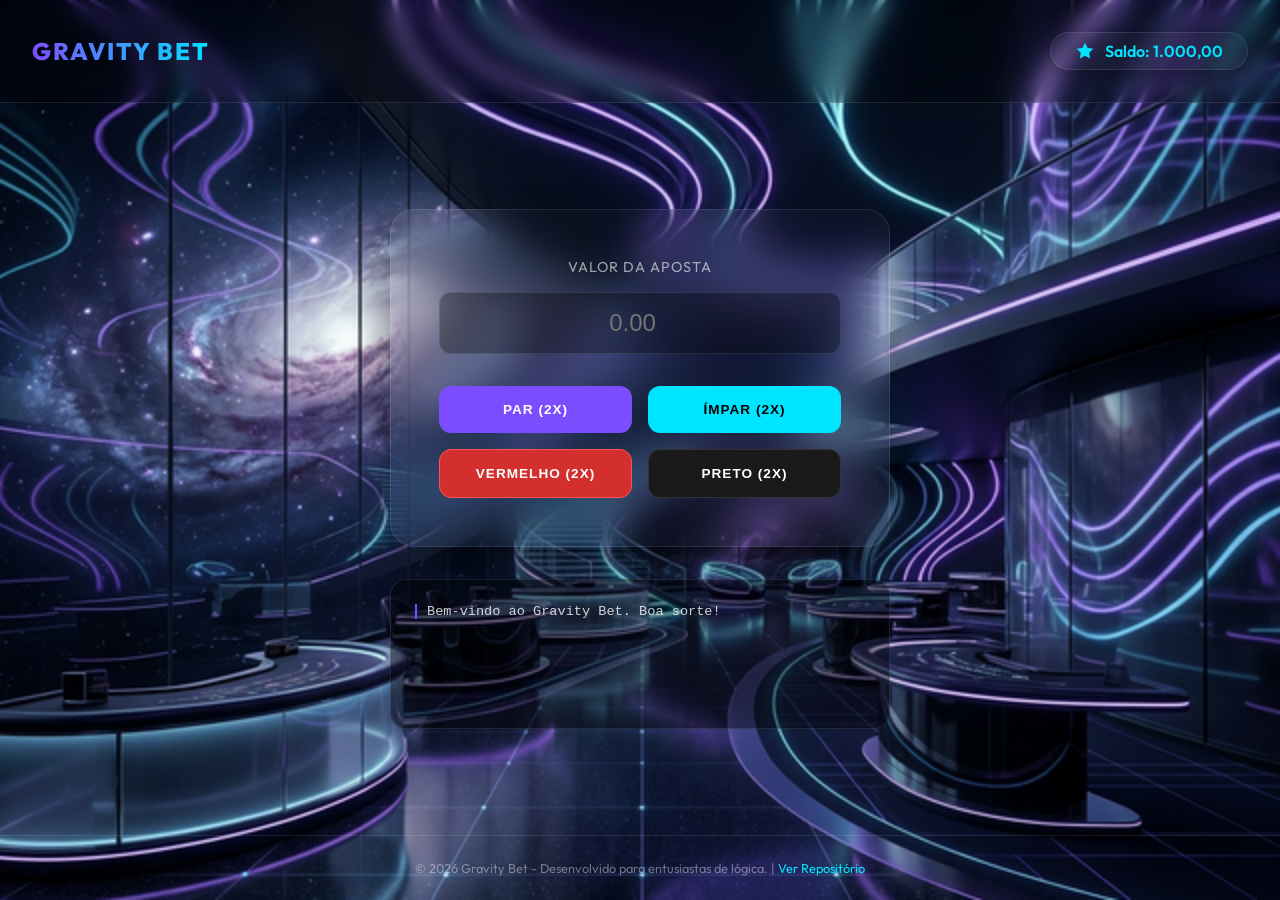
==== index.html @ 054aad59 "First commit" ====
<!DOCTYPE html>
<html lang="pt-BR">
<head>
    <meta charset="UTF-8">
    <meta name="viewport" content="width=device-width, initial-scale=1.0">
    <title>Gravity Bet | Cassino Virtual Minimalista</title>
    <meta name="description" content="Aposte no Gravity Bet, o simulador de cassino virtual mais elegante e futurista. Gerencie seu saldo e tente a sorte!">
    <link rel="stylesheet" href="style.css">
</head>
<body>

    <header>
        <div class="logo">Gravity Bet</div>
        <div class="balance-card">
            <svg width="20" height="20" viewBox="0 0 24 24" fill="none" xmlns="http://www.w3.org/2000/svg">
                <path d="M12 2L15.09 8.26L22 9.27L17 14.14L18.18 21.02L12 17.77L5.82 21.02L7 14.14L2 9.27L8.91 8.26L12 2Z" fill="#00e5ff"/>
            </svg>
            <span>Saldo: <span id="balance-amount">1.000,00</span></span>
        </div>
    </header>

    <main>
        <section class="bet-container">
            <div class="input-group">
                <label for="bet-amount">Valor da Aposta</label>
                <input type="number" id="bet-amount" placeholder="0.00" min="1" step="0.01">
            </div>

            <div class="action-grid">
                <button class="btn-even" onclick="placeBet('EVEN')">Par (2x)</button>
                <button class="btn-odd" onclick="placeBet('ODD')">Ímpar (2x)</button>
                <button class="btn-red" onclick="placeBet('RED')">Vermelho (2x)</button>
                <button class="btn-black" onclick="placeBet('BLACK')">Preto (2x)</button>
            </div>
        </section>

        <section id="event-console" class="console-log">
            <div class="log-entry">Bem-vindo ao Gravity Bet. Boa sorte!</div>
        </section>
    </main>

    <footer>
        <p>&copy; 2026 Gravity Bet - Desenvolvido para entusiastas de lógica. | <a href="#">Ver Repositório</a></p>
    </footer>

    <script src="script.js"></script>
</body>
</html>
---- style.css ----
@import url('https://fonts.googleapis.com/css2?family=Outfit:wght@300;400;600;800&display=swap');

:root {
    --primary: #7c4dff;
    --secondary: #00e5ff;
    --accent: #ff4081;
    --bg-dark: #0a0a0c;
    --glass: rgba(255, 255, 255, 0.03);
    --glass-border: rgba(255, 255, 255, 0.1);
    --text: #f0f0f0;
    --success: #00ffa3;
    --error: #ff3d71;
}

* {
    margin: 0;
    padding: 0;
    box-sizing: border-box;
}

body {
    font-family: 'Outfit', sans-serif;
    background-color: var(--bg-dark);
    background-image: url('bg.png');
    background-size: cover;
    background-position: center;
    background-attachment: fixed;
    color: var(--text);
    min-height: 100vh;
    display: flex;
    flex-direction: column;
    overflow-x: hidden;
}

header {
    padding: 2rem;
    display: flex;
    justify-content: space-between;
    align-items: center;
    backdrop-filter: blur(10px);
    background: rgba(0, 0, 0, 0.2);
    border-bottom: 1px solid var(--glass-border);
}

.logo {
    font-size: 1.5rem;
    font-weight: 800;
    letter-spacing: 2px;
    background: linear-gradient(to right, var(--primary), var(--secondary));
    -webkit-background-clip: text;
    -webkit-text-fill-color: transparent;
    text-transform: uppercase;
}

.balance-card {
    background: var(--glass);
    padding: 0.5rem 1.5rem;
    border-radius: 50px;
    border: 1px solid var(--glass-border);
    display: flex;
    align-items: center;
    gap: 10px;
    box-shadow: 0 4px 15px rgba(0, 0, 0, 0.3);
}

.balance-card span {
    font-weight: 600;
    color: var(--secondary);
}

main {
    flex: 1;
    display: flex;
    flex-direction: column;
    align-items: center;
    justify-content: center;
    padding: 2rem;
    gap: 2rem;
}

.bet-container {
    background: rgba(255, 255, 255, 0.02);
    backdrop-filter: blur(20px);
    border: 1px solid var(--glass-border);
    padding: 3rem;
    border-radius: 24px;
    width: 100%;
    max-width: 500px;
    text-align: center;
    box-shadow: 0 20px 40px rgba(0, 0, 0, 0.4);
    animation: fadeIn 0.8s ease-out;
}

.input-group {
    margin-bottom: 2rem;
}

.input-group label {
    display: block;
    margin-bottom: 1rem;
    font-size: 0.9rem;
    color: rgba(255, 255, 255, 0.6);
    text-transform: uppercase;
    letter-spacing: 1px;
}

input[type="number"] {
    background: rgba(0, 0, 0, 0.3);
    border: 1px solid var(--glass-border);
    padding: 1rem;
    border-radius: 12px;
    color: white;
    font-size: 1.5rem;
    width: 100%;
    text-align: center;
    outline: none;
    transition: all 0.3s;
}

input[type="number"]:focus {
    border-color: var(--primary);
    box-shadow: 0 0 15px rgba(124, 77, 255, 0.3);
}

.action-grid {
    display: grid;
    grid-template-columns: 1fr 1fr;
    gap: 1rem;
}

button {
    padding: 1rem;
    border-radius: 12px;
    border: none;
    cursor: pointer;
    font-weight: 600;
    text-transform: uppercase;
    letter-spacing: 1px;
    transition: all 0.3s;
    font-size: 0.85rem;
}

.btn-black { background: #1a1a1a; color: white; border: 1px solid #333; }
.btn-red { background: #d32f2f; color: white; border: 1px solid #ff5252; }
.btn-even { background: var(--primary); color: white; }
.btn-odd { background: var(--secondary); color: #000; }

button:hover {
    transform: translateY(-3px);
    filter: brightness(1.2);
    box-shadow: 0 5px 15px rgba(0, 0, 0, 0.4);
}

button:active {
    transform: translateY(0);
}

.console-log {
    width: 100%;
    max-width: 500px;
    background: rgba(0, 0, 0, 0.4);
    border-radius: 16px;
    padding: 1.5rem;
    height: 150px;
    overflow-y: auto;
    border: 1px solid var(--glass-border);
    font-family: 'Courier New', Courier, monospace;
    font-size: 0.85rem;
    color: rgba(255, 255, 255, 0.8);
}

.log-entry {
    margin-bottom: 0.5rem;
    border-left: 2px solid var(--primary);
    padding-left: 10px;
    animation: slideIn 0.3s ease-out;
}

.log-win { border-left-color: var(--success); color: var(--success); }
.log-loss { border-left-color: var(--error); color: var(--error); }

footer {
    padding: 1.5rem;
    text-align: center;
    font-size: 0.8rem;
    color: rgba(255, 255, 255, 0.4);
    border-top: 1px solid var(--glass-border);
}

footer a {
    color: var(--secondary);
    text-decoration: none;
}

@keyframes fadeIn {
    from { opacity: 0; transform: translateY(20px); }
    to { opacity: 1; transform: translateY(0); }
}

@keyframes slideIn {
    from { opacity: 0; transform: translateX(-10px); }
    to { opacity: 1; transform: translateX(0); }
}

::-webkit-scrollbar {
    width: 6px;
}
::-webkit-scrollbar-thumb {
    background: var(--glass-border);
    border-radius: 10px;
}
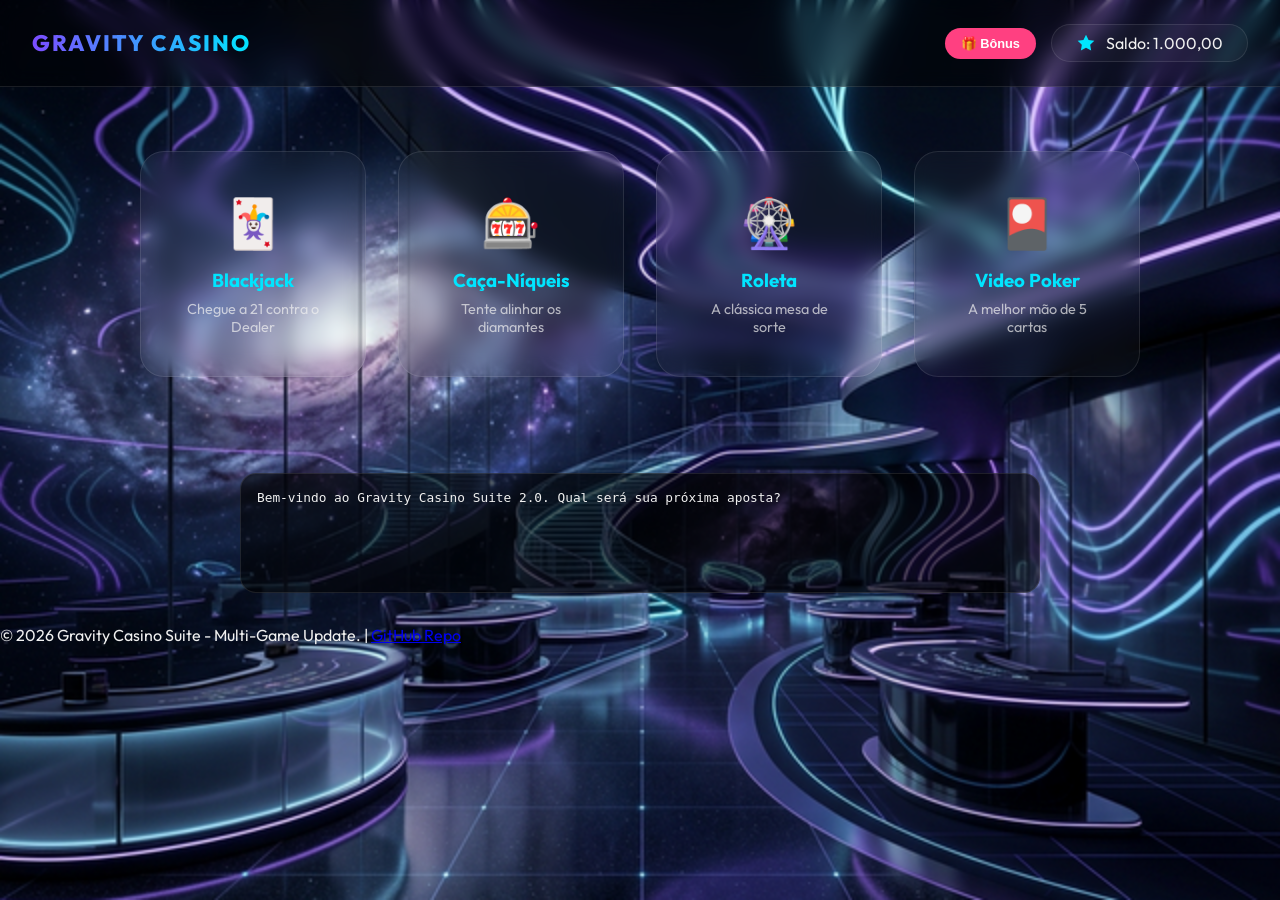
==== commit 81f16419: "Commit Version 1.1.0" ====
--- a/index.html
+++ b/index.html
@@ -1,48 +1,162 @@
 <!DOCTYPE html>
 <html lang="pt-BR">
+
 <head>
     <meta charset="UTF-8">
     <meta name="viewport" content="width=device-width, initial-scale=1.0">
-    <title>Gravity Bet | Cassino Virtual Minimalista</title>
-    <meta name="description" content="Aposte no Gravity Bet, o simulador de cassino virtual mais elegante e futurista. Gerencie seu saldo e tente a sorte!">
+    <title>Gravity Casino Suite | V2.0</title>
+    <meta name="description"
+        content="A experiência definitiva de cassino virtual. Blackjack, Slots, Roleta e Poker em um só lugar.">
     <link rel="stylesheet" href="style.css">
 </head>
+
 <body>
 
     <header>
-        <div class="logo">Gravity Bet</div>
-        <div class="balance-card">
-            <svg width="20" height="20" viewBox="0 0 24 24" fill="none" xmlns="http://www.w3.org/2000/svg">
-                <path d="M12 2L15.09 8.26L22 9.27L17 14.14L18.18 21.02L12 17.77L5.82 21.02L7 14.14L2 9.27L8.91 8.26L12 2Z" fill="#00e5ff"/>
-            </svg>
-            <span>Saldo: <span id="balance-amount">1.000,00</span></span>
+        <div class="logo" onclick="showScreen('hub')" style="cursor: pointer;">Gravity Casino</div>
+        <div class="header-tools">
+            <button id="daily-bonus" class="btn-bonus" onclick="collectDailyBonus()">🎁 Bônus</button>
+            <div class="balance-card">
+                <svg width="20" height="20" viewBox="0 0 24 24" fill="none" xmlns="http://www.w3.org/2000/svg">
+                    <path
+                        d="M12 2L15.09 8.26L22 9.27L17 14.14L18.18 21.02L12 17.77L5.82 21.02L7 14.14L2 9.27L8.91 8.26L12 2Z"
+                        fill="#00e5ff" />
+                </svg>
+                <span>Saldo: <span id="balance-amount">1.000,00</span></span>
+            </div>
         </div>
     </header>
 
     <main>
-        <section class="bet-container">
-            <div class="input-group">
-                <label for="bet-amount">Valor da Aposta</label>
-                <input type="number" id="bet-amount" placeholder="0.00" min="1" step="0.01">
-            </div>
-
-            <div class="action-grid">
-                <button class="btn-even" onclick="placeBet('EVEN')">Par (2x)</button>
-                <button class="btn-odd" onclick="placeBet('ODD')">Ímpar (2x)</button>
-                <button class="btn-red" onclick="placeBet('RED')">Vermelho (2x)</button>
-                <button class="btn-black" onclick="placeBet('BLACK')">Preto (2x)</button>
+        <!-- HUB SCREEN -->
+        <section id="screen-hub" class="screen active">
+            <div class="hub-grid">
+                <div class="game-card" onclick="showScreen('blackjack')">
+                    <div class="game-icon">🃏</div>
+                    <h3>Blackjack</h3>
+                    <p>Chegue a 21 contra o Dealer</p>
+                </div>
+                <div class="game-card" onclick="showScreen('slots')">
+                    <div class="game-icon">🎰</div>
+                    <h3>Caça-Níqueis</h3>
+                    <p>Tente alinhar os diamantes</p>
+                </div>
+                <div class="game-card" onclick="showScreen('roulette')">
+                    <div class="game-icon">🎡</div>
+                    <h3>Roleta</h3>
+                    <p>A clássica mesa de sorte</p>
+                </div>
+                <div class="game-card" onclick="showScreen('poker')">
+                    <div class="game-icon">🎴</div>
+                    <h3>Video Poker</h3>
+                    <p>A melhor mão de 5 cartas</p>
+                </div>
             </div>
         </section>
 
+        <!-- BLACKJACK SCREEN -->
+        <section id="screen-blackjack" class="screen">
+            <div class="game-container">
+                <button class="btn-back" onclick="showScreen('hub')">← Voltar</button>
+                <div class="bj-table">
+                    <div class="dealer-area">
+                        <div class="hand-label">Dealer</div>
+                        <div id="bj-dealer-cards" class="card-area"></div>
+                    </div>
+                    <div class="player-area">
+                        <div id="bj-player-cards" class="card-area"></div>
+                        <div class="hand-label">Você (<span id="bj-player-score">0</span>)</div>
+                    </div>
+                </div>
+                <div class="bet-controls">
+                    <input type="number" id="bj-bet" value="10" min="1">
+                    <div class="bj-actions" id="bj-pre-game">
+                        <button class="btn-primary" onclick="blackjack.deal()">Distribuir</button>
+                    </div>
+                    <div class="bj-actions hidden" id="bj-in-game">
+                        <button class="btn-even" onclick="blackjack.hit()">Hit</button>
+                        <button class="btn-odd" onclick="blackjack.stand()">Stand</button>
+                    </div>
+                </div>
+            </div>
+        </section>
+
+        <!-- SLOTS SCREEN -->
+        <section id="screen-slots" class="screen">
+            <div class="game-container">
+                <button class="btn-back" onclick="showScreen('hub')">← Voltar</button>
+                <div class="slot-machine">
+                    <div class="slot-reel" id="reel-1">🍒</div>
+                    <div class="slot-reel" id="reel-2">🍋</div>
+                    <div class="slot-reel" id="reel-3">💎</div>
+                </div>
+                <div class="bet-controls">
+                    <input type="number" id="slots-bet" value="5" min="1">
+                    <button class="btn-primary" onclick="slots.spin()">GIRAR</button>
+                </div>
+                <div class="payout-table">
+                    <span>🍒x3: 5x</span> | <span>💎x3: 20x</span> | <span>7️⃣x3: 50x</span>
+                </div>
+            </div>
+        </section>
+
+        <!-- ROULETTE SCREEN -->
+        <section id="screen-roulette" class="screen">
+            <div class="game-container">
+                <button class="btn-back" onclick="showScreen('hub')">← Voltar</button>
+                <div class="roulette-board">
+                    <div id="roulette-result-display" class="roulette-ball">?</div>
+                    <div class="roulette-options">
+                        <div class="opt-row">
+                            <button class="btn-even" onclick="roulette.bet('EVEN')">Par (2x)</button>
+                            <button class="btn-odd" onclick="roulette.bet('ODD')">Ímpar (2x)</button>
+                        </div>
+                        <div class="opt-row">
+                            <button class="btn-red" onclick="roulette.bet('RED')">Vermelho (2x)</button>
+                            <button class="btn-black" onclick="roulette.bet('BLACK')">Preto (2x)</button>
+                        </div>
+                        <div class="num-grid">
+                            <input type="number" id="roulette-num-val" placeholder="Núm (0-36)" min="0" max="36">
+                            <button class="btn-primary" onclick="roulette.bet('NUMBER')">Apostar Número (35x)</button>
+                        </div>
+                    </div>
+                </div>
+                <div class="bet-controls">
+                    <input type="number" id="roulette-bet" value="10" min="1">
+                </div>
+            </div>
+        </section>
+
+        <!-- POKER SCREEN -->
+        <section id="screen-poker" class="screen">
+            <div class="game-container">
+                <button class="btn-back" onclick="showScreen('hub')">← Voltar</button>
+                <div class="poker-table">
+                    <div id="poker-hand" class="card-area"></div>
+                </div>
+                <div class="bet-controls">
+                    <input type="number" id="poker-bet" value="10" min="1">
+                    <div id="poker-actions">
+                        <button id="poker-deal-btn" class="btn-primary" onclick="poker.deal()">Distribuir</button>
+                        <button id="poker-draw-btn" class="btn-primary hidden" onclick="poker.draw()">Trocar
+                            Selecionadas</button>
+                    </div>
+                </div>
+                <div class="poker-info">Clique nas cartas que deseja MANTER</div>
+            </div>
+        </section>
+
+        <!-- LOG CONSOLE -->
         <section id="event-console" class="console-log">
-            <div class="log-entry">Bem-vindo ao Gravity Bet. Boa sorte!</div>
+            <div class="log-entry">Bem-vindo ao Gravity Casino Suite 2.0. Qual será sua próxima aposta?</div>
         </section>
     </main>
 
     <footer>
-        <p>&copy; 2026 Gravity Bet - Desenvolvido para entusiastas de lógica. | <a href="#">Ver Repositório</a></p>
+        <p>&copy; 2026 Gravity Casino Suite - Multi-Game Update. | <a href="#">GitHub Repo</a></p>
     </footer>
 
     <script src="script.js"></script>
 </body>
-</html>
+
+</html>
--- a/style.css
+++ b/style.css
@@ -29,21 +29,24 @@
     min-height: 100vh;
     display: flex;
     flex-direction: column;
-    overflow-x: hidden;
-}
-
+}
+
+/* Header & Tools */
 header {
-    padding: 2rem;
+    padding: 1.5rem 2rem;
     display: flex;
     justify-content: space-between;
     align-items: center;
     backdrop-filter: blur(10px);
-    background: rgba(0, 0, 0, 0.2);
+    background: rgba(0, 0, 0, 0.4);
     border-bottom: 1px solid var(--glass-border);
+    position: sticky;
+    top: 0;
+    z-index: 100;
 }
 
 .logo {
-    font-size: 1.5rem;
+    font-size: 1.4rem;
     font-weight: 800;
     letter-spacing: 2px;
     background: linear-gradient(to right, var(--primary), var(--secondary));
@@ -52,6 +55,12 @@
     text-transform: uppercase;
 }
 
+.header-tools {
+    display: flex;
+    gap: 15px;
+    align-items: center;
+}
+
 .balance-card {
     background: var(--glass);
     padding: 0.5rem 1.5rem;
@@ -60,152 +69,246 @@
     display: flex;
     align-items: center;
     gap: 10px;
-    box-shadow: 0 4px 15px rgba(0, 0, 0, 0.3);
-}
-
-.balance-card span {
+}
+
+.btn-bonus {
+    background: var(--accent);
+    color: white;
+    border: none;
+    padding: 0.5rem 1rem;
+    border-radius: 50px;
+    cursor: pointer;
+    font-size: 0.8rem;
     font-weight: 600;
+    transition: transform 0.3s;
+}
+
+.btn-bonus:hover {
+    transform: scale(1.05);
+}
+
+/* Screens Logic */
+.screen {
+    display: none;
+    flex-direction: column;
+    align-items: center;
+    padding: 2rem;
+    animation: fadeIn 0.5s ease;
+}
+
+.screen.active {
+    display: flex;
+}
+
+/* HUB Grid */
+.hub-grid {
+    display: grid;
+    grid-template-columns: repeat(auto-fit, minmax(220px, 1fr));
+    gap: 2rem;
+    width: 100%;
+    max-width: 1000px;
+    padding: 2rem 0;
+}
+
+.game-card {
+    background: var(--glass);
+    backdrop-filter: blur(10px);
+    border: 1px solid var(--glass-border);
+    border-radius: 24px;
+    padding: 2.5rem;
+    text-align: center;
+    cursor: pointer;
+    transition: all 0.3s;
+}
+
+.game-card:hover {
+    transform: translateY(-10px);
+    border-color: var(--secondary);
+    background: rgba(255, 255, 255, 0.08);
+}
+
+.game-icon {
+    font-size: 3rem;
+    margin-bottom: 1rem;
+}
+
+.game-card h3 {
     color: var(--secondary);
-}
-
-main {
-    flex: 1;
+    margin-bottom: 0.5rem;
+}
+
+.game-card p {
+    opacity: 0.7;
+    font-size: 0.9rem;
+}
+
+/* General Game Containers */
+.game-container {
+    width: 100%;
+    max-width: 800px;
+    background: rgba(0, 0, 0, 0.4);
+    border-radius: 24px;
+    border: 1px solid var(--glass-border);
+    padding: 2rem;
+    position: relative;
+}
+
+.btn-back {
+    position: absolute;
+    top: 1rem;
+    left: 1.5rem;
+    background: none;
+    border: none;
+    color: white;
+    cursor: pointer;
+    opacity: 0.6;
+}
+
+/* Blackjack Table */
+.bj-table {
     display: flex;
     flex-direction: column;
-    align-items: center;
-    justify-content: center;
-    padding: 2rem;
     gap: 2rem;
-}
-
-.bet-container {
-    background: rgba(255, 255, 255, 0.02);
-    backdrop-filter: blur(20px);
-    border: 1px solid var(--glass-border);
-    padding: 3rem;
-    border-radius: 24px;
-    width: 100%;
-    max-width: 500px;
-    text-align: center;
-    box-shadow: 0 20px 40px rgba(0, 0, 0, 0.4);
-    animation: fadeIn 0.8s ease-out;
-}
-
-.input-group {
-    margin-bottom: 2rem;
-}
-
-.input-group label {
-    display: block;
-    margin-bottom: 1rem;
-    font-size: 0.9rem;
-    color: rgba(255, 255, 255, 0.6);
-    text-transform: uppercase;
-    letter-spacing: 1px;
+    margin: 2rem 0;
+}
+
+.card-area {
+    display: flex;
+    gap: 10px;
+    justify-content: center;
+    min-height: 120px;
+}
+
+.card {
+    width: 80px;
+    height: 110px;
+    background: white;
+    border-radius: 8px;
+    color: black;
+    display: flex;
+    align-items: center;
+    justify-content: center;
+    font-weight: 800;
+    font-size: 1.2rem;
+    transform: rotateY(0);
+    transition: transform 0.6s;
+    box-shadow: 0 4px 8px rgba(0, 0, 0, 0.5);
+}
+
+.card.red {
+    color: var(--error);
+}
+
+.card.hidden-card {
+    background: var(--primary);
+    color: var(--primary);
+    border: 2px solid white;
+}
+
+/* Slots Reels */
+.slot-machine {
+    display: flex;
+    gap: 1rem;
+    justify-content: center;
+    margin: 3rem 0;
+}
+
+.slot-reel {
+    width: 100px;
+    height: 120px;
+    background: #111;
+    border: 2px solid var(--glass-border);
+    border-radius: 12px;
+    font-size: 3rem;
+    display: flex;
+    align-items: center;
+    justify-content: center;
+    box-shadow: inset 0 0 20px black;
+    animation: none;
+}
+
+.spinning {
+    animation: reelSpin 0.1s infinite;
+}
+
+/* Betting UI */
+.bet-controls {
+    display: flex;
+    gap: 1rem;
+    justify-content: center;
+    margin-top: 1.5rem;
 }
 
 input[type="number"] {
-    background: rgba(0, 0, 0, 0.3);
-    border: 1px solid var(--glass-border);
-    padding: 1rem;
+    background: rgba(0, 0, 0, 0.5);
+    border: 1px solid var(--glass-border);
+    padding: 0.8rem;
     border-radius: 12px;
     color: white;
-    font-size: 1.5rem;
-    width: 100%;
+    width: 100px;
     text-align: center;
-    outline: none;
-    transition: all 0.3s;
-}
-
-input[type="number"]:focus {
-    border-color: var(--primary);
-    box-shadow: 0 0 15px rgba(124, 77, 255, 0.3);
-}
-
-.action-grid {
-    display: grid;
-    grid-template-columns: 1fr 1fr;
-    gap: 1rem;
-}
-
-button {
-    padding: 1rem;
+}
+
+button.btn-primary {
+    background: linear-gradient(to right, var(--primary), var(--secondary));
+    color: black;
+    font-weight: 800;
+    border: none;
+    padding: 0.8rem 2rem;
     border-radius: 12px;
-    border: none;
-    cursor: pointer;
-    font-weight: 600;
-    text-transform: uppercase;
-    letter-spacing: 1px;
-    transition: all 0.3s;
-    font-size: 0.85rem;
-}
-
-.btn-black { background: #1a1a1a; color: white; border: 1px solid #333; }
-.btn-red { background: #d32f2f; color: white; border: 1px solid #ff5252; }
-.btn-even { background: var(--primary); color: white; }
-.btn-odd { background: var(--secondary); color: #000; }
-
-button:hover {
-    transform: translateY(-3px);
-    filter: brightness(1.2);
-    box-shadow: 0 5px 15px rgba(0, 0, 0, 0.4);
-}
-
-button:active {
-    transform: translateY(0);
-}
-
+    cursor: pointer;
+}
+
+/* Poker Select */
+.poker-table .card {
+    cursor: pointer;
+}
+
+.poker-table .card.selected {
+    border: 4px solid var(--secondary);
+    transform: translateY(-10px);
+}
+
+/* Console */
 .console-log {
     width: 100%;
-    max-width: 500px;
-    background: rgba(0, 0, 0, 0.4);
+    max-width: 800px;
+    background: rgba(0, 0, 0, 0.6);
+    margin: 2rem auto;
     border-radius: 16px;
-    padding: 1.5rem;
-    height: 150px;
+    padding: 1rem;
+    border: 1px solid var(--glass-border);
+    height: 120px;
     overflow-y: auto;
-    border: 1px solid var(--glass-border);
-    font-family: 'Courier New', Courier, monospace;
-    font-size: 0.85rem;
-    color: rgba(255, 255, 255, 0.8);
-}
-
-.log-entry {
-    margin-bottom: 0.5rem;
-    border-left: 2px solid var(--primary);
-    padding-left: 10px;
-    animation: slideIn 0.3s ease-out;
-}
-
-.log-win { border-left-color: var(--success); color: var(--success); }
-.log-loss { border-left-color: var(--error); color: var(--error); }
-
-footer {
-    padding: 1.5rem;
-    text-align: center;
+    font-family: monospace;
     font-size: 0.8rem;
-    color: rgba(255, 255, 255, 0.4);
-    border-top: 1px solid var(--glass-border);
-}
-
-footer a {
-    color: var(--secondary);
-    text-decoration: none;
+}
+
+.hidden {
+    display: none !important;
 }
 
 @keyframes fadeIn {
-    from { opacity: 0; transform: translateY(20px); }
-    to { opacity: 1; transform: translateY(0); }
-}
-
-@keyframes slideIn {
-    from { opacity: 0; transform: translateX(-10px); }
-    to { opacity: 1; transform: translateX(0); }
-}
-
-::-webkit-scrollbar {
-    width: 6px;
-}
-::-webkit-scrollbar-thumb {
-    background: var(--glass-border);
-    border-radius: 10px;
-}
+    from {
+        opacity: 0;
+    }
+
+    to {
+        opacity: 1;
+    }
+}
+
+@keyframes reelSpin {
+    0% {
+        opacity: 0.8;
+    }
+
+    50% {
+        opacity: 0.4;
+        transform: translateY(5px);
+    }
+
+    100% {
+        opacity: 0.8;
+    }
+}
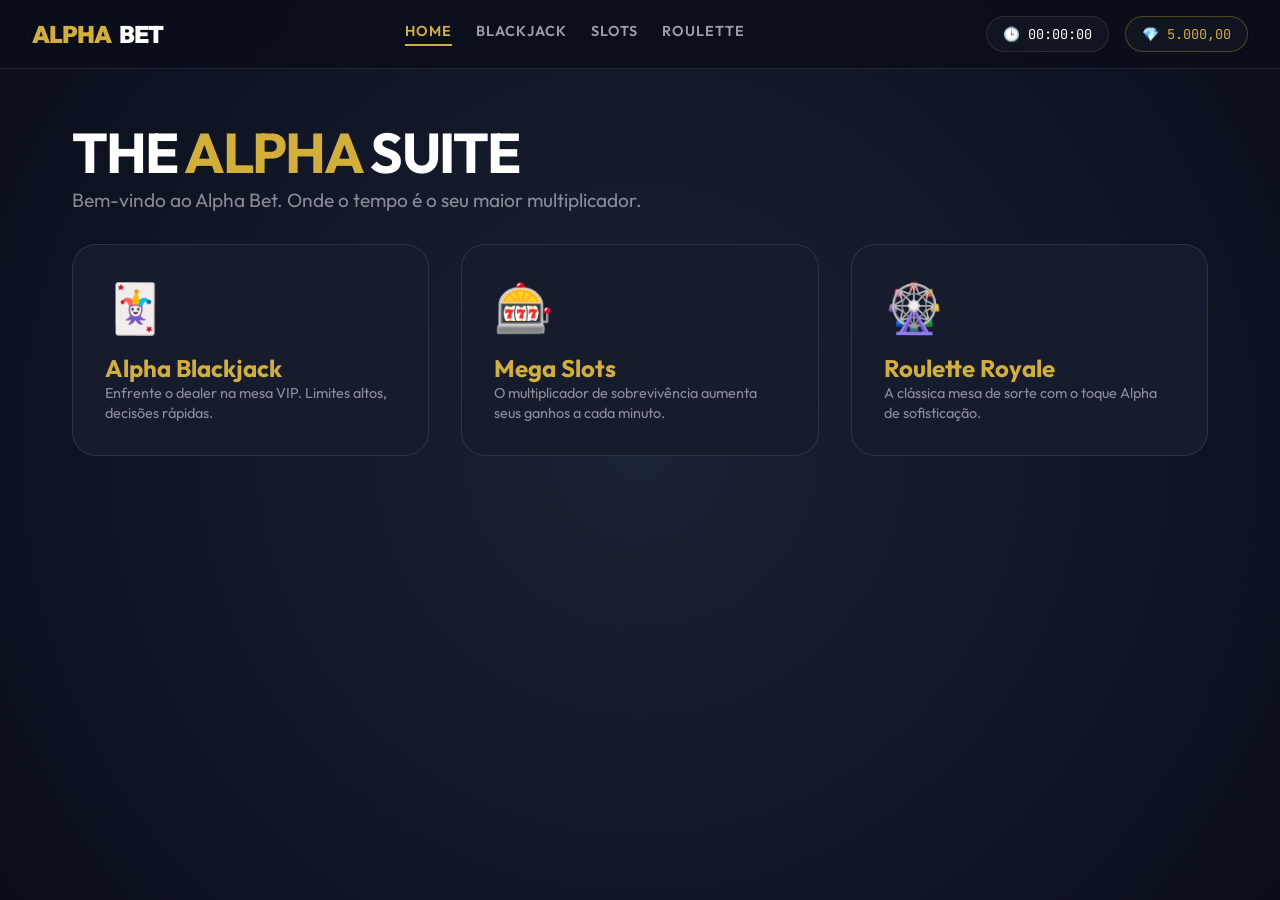
==== commit 8f2613f8: "Commit Version 1.2.0" ====
--- a/index.html
+++ b/index.html
@@ -4,159 +4,79 @@
 <head>
     <meta charset="UTF-8">
     <meta name="viewport" content="width=device-width, initial-scale=1.0">
-    <title>Gravity Casino Suite | V2.0</title>
-    <meta name="description"
-        content="A experiência definitiva de cassino virtual. Blackjack, Slots, Roleta e Poker em um só lugar.">
+    <title>Alpha Bet | Premium Survival Casino</title>
     <link rel="stylesheet" href="style.css">
 </head>
 
 <body>
 
     <header>
-        <div class="logo" onclick="showScreen('hub')" style="cursor: pointer;">Gravity Casino</div>
-        <div class="header-tools">
-            <button id="daily-bonus" class="btn-bonus" onclick="collectDailyBonus()">🎁 Bônus</button>
-            <div class="balance-card">
-                <svg width="20" height="20" viewBox="0 0 24 24" fill="none" xmlns="http://www.w3.org/2000/svg">
-                    <path
-                        d="M12 2L15.09 8.26L22 9.27L17 14.14L18.18 21.02L12 17.77L5.82 21.02L7 14.14L2 9.27L8.91 8.26L12 2Z"
-                        fill="#00e5ff" />
-                </svg>
-                <span>Saldo: <span id="balance-amount">1.000,00</span></span>
+        <a href="index.html" class="logo">ALPHA <span>BET</span></a>
+        <nav>
+            <a href="index.html" class="active-nav">Home</a>
+            <a href="blackjack.html">Blackjack</a>
+            <a href="slots.html">Slots</a>
+            <a href="roulette.html">Roulette</a>
+        </nav>
+        <div class="stats-bar">
+            <div class="stat-pill">
+                <span>🕒</span>
+                <span id="survival-timer">00:00:00</span>
+            </div>
+            <div class="stat-pill balance">
+                <span>💎</span>
+                <span id="balance-display">0.00</span>
             </div>
         </div>
     </header>
 
     <main>
-        <!-- HUB SCREEN -->
-        <section id="screen-hub" class="screen active">
-            <div class="hub-grid">
-                <div class="game-card" onclick="showScreen('blackjack')">
-                    <div class="game-icon">🃏</div>
-                    <h3>Blackjack</h3>
-                    <p>Chegue a 21 contra o Dealer</p>
+        <div class="hero text-center mb-12">
+            <h1 class="text-4xl font-extrabold mb-4" style="font-size: 3.5rem; letter-spacing: -2px;">THE <span
+                    style="color: var(--gold);">ALPHA</span> SUITE</h1>
+            <p style="color: rgba(255,255,255,0.5); font-size: 1.2rem;">Bem-vindo ao Alpha Bet. Onde o tempo é o seu
+                maior multiplicador.</p>
+        </div>
+
+        <div class="hub-grid">
+            <a href="blackjack.html" class="game-card">
+                <div class="icon">🃏</div>
+                <div>
+                    <h3 class="mb-2">Alpha Blackjack</h3>
+                    <p>Enfrente o dealer na mesa VIP. Limites altos, decisões rápidas.</p>
                 </div>
-                <div class="game-card" onclick="showScreen('slots')">
-                    <div class="game-icon">🎰</div>
-                    <h3>Caça-Níqueis</h3>
-                    <p>Tente alinhar os diamantes</p>
+            </a>
+            <a href="slots.html" class="game-card">
+                <div class="icon">🎰</div>
+                <div>
+                    <h3 class="mb-2">Mega Slots</h3>
+                    <p>O multiplicador de sobrevivência aumenta seus ganhos a cada minuto.</p>
                 </div>
-                <div class="game-card" onclick="showScreen('roulette')">
-                    <div class="game-icon">🎡</div>
-                    <h3>Roleta</h3>
-                    <p>A clássica mesa de sorte</p>
+            </a>
+            <a href="roulette.html" class="game-card">
+                <div class="icon">🎡</div>
+                <div>
+                    <h3 class="mb-2">Roulette Royale</h3>
+                    <p>A clássica mesa de sorte com o toque Alpha de sofisticação.</p>
                 </div>
-                <div class="game-card" onclick="showScreen('poker')">
-                    <div class="game-icon">🎴</div>
-                    <h3>Video Poker</h3>
-                    <p>A melhor mão de 5 cartas</p>
-                </div>
-            </div>
-        </section>
-
-        <!-- BLACKJACK SCREEN -->
-        <section id="screen-blackjack" class="screen">
-            <div class="game-container">
-                <button class="btn-back" onclick="showScreen('hub')">← Voltar</button>
-                <div class="bj-table">
-                    <div class="dealer-area">
-                        <div class="hand-label">Dealer</div>
-                        <div id="bj-dealer-cards" class="card-area"></div>
-                    </div>
-                    <div class="player-area">
-                        <div id="bj-player-cards" class="card-area"></div>
-                        <div class="hand-label">Você (<span id="bj-player-score">0</span>)</div>
-                    </div>
-                </div>
-                <div class="bet-controls">
-                    <input type="number" id="bj-bet" value="10" min="1">
-                    <div class="bj-actions" id="bj-pre-game">
-                        <button class="btn-primary" onclick="blackjack.deal()">Distribuir</button>
-                    </div>
-                    <div class="bj-actions hidden" id="bj-in-game">
-                        <button class="btn-even" onclick="blackjack.hit()">Hit</button>
-                        <button class="btn-odd" onclick="blackjack.stand()">Stand</button>
-                    </div>
-                </div>
-            </div>
-        </section>
-
-        <!-- SLOTS SCREEN -->
-        <section id="screen-slots" class="screen">
-            <div class="game-container">
-                <button class="btn-back" onclick="showScreen('hub')">← Voltar</button>
-                <div class="slot-machine">
-                    <div class="slot-reel" id="reel-1">🍒</div>
-                    <div class="slot-reel" id="reel-2">🍋</div>
-                    <div class="slot-reel" id="reel-3">💎</div>
-                </div>
-                <div class="bet-controls">
-                    <input type="number" id="slots-bet" value="5" min="1">
-                    <button class="btn-primary" onclick="slots.spin()">GIRAR</button>
-                </div>
-                <div class="payout-table">
-                    <span>🍒x3: 5x</span> | <span>💎x3: 20x</span> | <span>7️⃣x3: 50x</span>
-                </div>
-            </div>
-        </section>
-
-        <!-- ROULETTE SCREEN -->
-        <section id="screen-roulette" class="screen">
-            <div class="game-container">
-                <button class="btn-back" onclick="showScreen('hub')">← Voltar</button>
-                <div class="roulette-board">
-                    <div id="roulette-result-display" class="roulette-ball">?</div>
-                    <div class="roulette-options">
-                        <div class="opt-row">
-                            <button class="btn-even" onclick="roulette.bet('EVEN')">Par (2x)</button>
-                            <button class="btn-odd" onclick="roulette.bet('ODD')">Ímpar (2x)</button>
-                        </div>
-                        <div class="opt-row">
-                            <button class="btn-red" onclick="roulette.bet('RED')">Vermelho (2x)</button>
-                            <button class="btn-black" onclick="roulette.bet('BLACK')">Preto (2x)</button>
-                        </div>
-                        <div class="num-grid">
-                            <input type="number" id="roulette-num-val" placeholder="Núm (0-36)" min="0" max="36">
-                            <button class="btn-primary" onclick="roulette.bet('NUMBER')">Apostar Número (35x)</button>
-                        </div>
-                    </div>
-                </div>
-                <div class="bet-controls">
-                    <input type="number" id="roulette-bet" value="10" min="1">
-                </div>
-            </div>
-        </section>
-
-        <!-- POKER SCREEN -->
-        <section id="screen-poker" class="screen">
-            <div class="game-container">
-                <button class="btn-back" onclick="showScreen('hub')">← Voltar</button>
-                <div class="poker-table">
-                    <div id="poker-hand" class="card-area"></div>
-                </div>
-                <div class="bet-controls">
-                    <input type="number" id="poker-bet" value="10" min="1">
-                    <div id="poker-actions">
-                        <button id="poker-deal-btn" class="btn-primary" onclick="poker.deal()">Distribuir</button>
-                        <button id="poker-draw-btn" class="btn-primary hidden" onclick="poker.draw()">Trocar
-                            Selecionadas</button>
-                    </div>
-                </div>
-                <div class="poker-info">Clique nas cartas que deseja MANTER</div>
-            </div>
-        </section>
-
-        <!-- LOG CONSOLE -->
-        <section id="event-console" class="console-log">
-            <div class="log-entry">Bem-vindo ao Gravity Casino Suite 2.0. Qual será sua próxima aposta?</div>
-        </section>
+            </a>
+        </div>
     </main>
 
-    <footer>
-        <p>&copy; 2026 Gravity Casino Suite - Multi-Game Update. | <a href="#">GitHub Repo</a></p>
-    </footer>
+    <!-- Game Over Modal -->
+    <div id="game-over-modal" class="modal-overlay">
+        <div class="modal-content">
+            <h2>BANKRUPTCY</h2>
+            <p style="color: rgba(255,255,255,0.5); margin-bottom: 2rem;">Você faliu... Mas quanto tempo você resistiu?
+            </p>
+            <div id="final-time"
+                style="font-family: 'JetBrains Mono', monospace; font-size: 3rem; color: white; margin-bottom: 2rem;">
+                00:00:00</div>
+            <button onclick="AlphaEngine.resetGame()" class="btn-primary">Tentar Novamente</button>
+        </div>
+    </div>
 
-    <script src="script.js"></script>
+    <script src="engine.js"></script>
 </body>
 
 </html>
--- a/style.css
+++ b/style.css
@@ -1,15 +1,13 @@
-@import url('https://fonts.googleapis.com/css2?family=Outfit:wght@300;400;600;800&display=swap');
+@import url('https://fonts.googleapis.com/css2?family=Outfit:wght@300;400;600;800&family=JetBrains+Mono:wght@400;700&display=swap');
 
 :root {
-    --primary: #7c4dff;
-    --secondary: #00e5ff;
-    --accent: #ff4081;
-    --bg-dark: #0a0a0c;
+    --gold: #D4AF37;
+    --gold-bright: #FFD700;
+    --navy: #0A0E1A;
+    --navy-light: #161C2D;
+    --accent: #00e5ff;
     --glass: rgba(255, 255, 255, 0.03);
     --glass-border: rgba(255, 255, 255, 0.1);
-    --text: #f0f0f0;
-    --success: #00ffa3;
-    --error: #ff3d71;
 }
 
 * {
@@ -19,296 +17,358 @@
 }
 
 body {
+    background-color: var(--navy);
+    color: white;
     font-family: 'Outfit', sans-serif;
-    background-color: var(--bg-dark);
-    background-image: url('bg.png');
-    background-size: cover;
-    background-position: center;
-    background-attachment: fixed;
-    color: var(--text);
     min-height: 100vh;
-    display: flex;
-    flex-direction: column;
-}
-
-/* Header & Tools */
+    overflow-x: hidden;
+    background-image: radial-gradient(circle at 50% 50%, #1a2235 0%, #0a0e1a 100%);
+}
+
+/* Header & Nav */
 header {
-    padding: 1.5rem 2rem;
-    display: flex;
-    justify-content: space-between;
-    align-items: center;
-    backdrop-filter: blur(10px);
-    background: rgba(0, 0, 0, 0.4);
+    background: rgba(10, 14, 26, 0.8);
+    backdrop-filter: blur(20px);
     border-bottom: 1px solid var(--glass-border);
+    padding: 1rem 2rem;
     position: sticky;
     top: 0;
-    z-index: 100;
+    z-index: 1000;
+    display: flex;
+    justify-content: space-between;
+    align-items: center;
 }
 
 .logo {
-    font-size: 1.4rem;
-    font-weight: 800;
-    letter-spacing: 2px;
-    background: linear-gradient(to right, var(--primary), var(--secondary));
-    -webkit-background-clip: text;
-    -webkit-text-fill-color: transparent;
+    font-size: 1.5rem;
+    font-weight: 900;
+    letter-spacing: -1px;
+    color: var(--gold);
+    text-decoration: none;
+    display: flex;
+    align-items: center;
+    gap: 0.5rem;
+}
+
+.logo span {
+    color: white;
+}
+
+nav {
+    display: flex;
+    gap: 1.5rem;
+    margin: 0 2rem;
+}
+
+nav a {
+    color: rgba(255, 255, 255, 0.6);
+    text-decoration: none;
+    font-weight: 600;
+    font-size: 0.9rem;
     text-transform: uppercase;
-}
-
-.header-tools {
-    display: flex;
-    gap: 15px;
-    align-items: center;
-}
-
-.balance-card {
+    letter-spacing: 1px;
+    transition: all 0.3s ease;
+    padding-bottom: 4px;
+    border-bottom: 2px solid transparent;
+}
+
+nav a:hover,
+nav a.active-nav {
+    color: var(--gold);
+    border-bottom: 2px solid var(--gold);
+}
+
+.stats-bar {
+    display: flex;
+    gap: 1rem;
+    align-items: center;
+}
+
+.stat-pill {
     background: var(--glass);
-    padding: 0.5rem 1.5rem;
-    border-radius: 50px;
-    border: 1px solid var(--glass-border);
-    display: flex;
-    align-items: center;
-    gap: 10px;
-}
-
-.btn-bonus {
-    background: var(--accent);
-    color: white;
-    border: none;
+    border: 1px solid var(--glass-border);
     padding: 0.5rem 1rem;
-    border-radius: 50px;
-    cursor: pointer;
-    font-size: 0.8rem;
-    font-weight: 600;
-    transition: transform 0.3s;
-}
-
-.btn-bonus:hover {
-    transform: scale(1.05);
-}
-
-/* Screens Logic */
-.screen {
-    display: none;
-    flex-direction: column;
-    align-items: center;
-    padding: 2rem;
-    animation: fadeIn 0.5s ease;
-}
-
-.screen.active {
-    display: flex;
-}
-
-/* HUB Grid */
+    border-radius: 99px;
+    font-family: 'JetBrains Mono', monospace;
+    font-size: 0.85rem;
+    display: flex;
+    align-items: center;
+    gap: 0.5rem;
+}
+
+.stat-pill.balance {
+    border-color: rgba(212, 175, 55, 0.3);
+    color: var(--gold);
+}
+
+/* Main Content */
+main {
+    padding: 3rem 2rem;
+    max-width: 1200px;
+    margin: 0 auto;
+    min-height: calc(100vh - 160px);
+}
+
+.game-page-container {
+    display: grid;
+    grid-template-columns: 1fr 350px;
+    gap: 2rem;
+}
+
+/* Glass Card */
+.glass-card {
+    background: var(--glass);
+    backdrop-filter: blur(10px);
+    border: 1px solid var(--glass-border);
+    border-radius: 2rem;
+    padding: 2.5rem;
+    position: relative;
+    overflow: hidden;
+}
+
+.glass-card::before {
+    content: '';
+    position: absolute;
+    top: 0;
+    left: 0;
+    right: 0;
+    height: 1px;
+    background: linear-gradient(90deg, transparent, rgba(255, 255, 255, 0.2), transparent);
+}
+
+/* Hub Grid */
 .hub-grid {
     display: grid;
-    grid-template-columns: repeat(auto-fit, minmax(220px, 1fr));
+    grid-template-columns: repeat(auto-fit, minmax(300px, 1fr));
     gap: 2rem;
-    width: 100%;
-    max-width: 1000px;
-    padding: 2rem 0;
+    margin-top: 2rem;
 }
 
 .game-card {
-    background: var(--glass);
-    backdrop-filter: blur(10px);
-    border: 1px solid var(--glass-border);
-    border-radius: 24px;
-    padding: 2.5rem;
-    text-align: center;
-    cursor: pointer;
-    transition: all 0.3s;
+    background: var(--navy-light);
+    border: 1px solid var(--glass-border);
+    border-radius: 1.5rem;
+    padding: 2rem;
+    text-decoration: none;
+    color: white;
+    transition: all 0.4s cubic-bezier(0.175, 0.885, 0.32, 1.275);
+    display: flex;
+    flex-direction: column;
+    gap: 1rem;
+    position: relative;
+    overflow: hidden;
 }
 
 .game-card:hover {
     transform: translateY(-10px);
-    border-color: var(--secondary);
-    background: rgba(255, 255, 255, 0.08);
-}
-
-.game-icon {
+    border-color: var(--gold);
+    box-shadow: 0 20px 40px rgba(0, 0, 0, 0.4), 0 0 20px rgba(212, 175, 55, 0.1);
+}
+
+.game-card .icon {
     font-size: 3rem;
-    margin-bottom: 1rem;
 }
 
 .game-card h3 {
-    color: var(--secondary);
-    margin-bottom: 0.5rem;
+    font-size: 1.5rem;
+    color: var(--gold);
 }
 
 .game-card p {
-    opacity: 0.7;
+    color: rgba(255, 255, 255, 0.5);
     font-size: 0.9rem;
-}
-
-/* General Game Containers */
-.game-container {
-    width: 100%;
-    max-width: 800px;
-    background: rgba(0, 0, 0, 0.4);
-    border-radius: 24px;
-    border: 1px solid var(--glass-border);
-    padding: 2rem;
-    position: relative;
-}
-
-.btn-back {
-    position: absolute;
-    top: 1rem;
-    left: 1.5rem;
-    background: none;
+    line-height: 1.4;
+}
+
+/* Tables & UI Elements */
+.game-table {
+    display: flex;
+    flex-direction: column;
+    align-items: center;
+    justify-content: center;
+    gap: 2rem;
+    min-height: 400px;
+}
+
+.controls {
+    display: flex;
+    gap: 1rem;
+    align-items: center;
+    margin-top: 2rem;
+    background: rgba(0, 0, 0, 0.2);
+    padding: 1.5rem;
+    border-radius: 1rem;
+}
+
+input[type="number"] {
+    background: rgba(0, 0, 0, 0.3);
+    border: 1px solid var(--glass-border);
+    color: white;
+    padding: 0.8rem 1.2rem;
+    border-radius: 0.8rem;
+    width: 120px;
+    font-family: 'JetBrains Mono', monospace;
+    font-weight: bold;
+    outline: none;
+    transition: border-color 0.3s;
+}
+
+input[type="number"]:focus {
+    border-color: var(--gold);
+}
+
+button {
+    cursor: pointer;
+    font-family: 'Outfit', sans-serif;
+    font-weight: 800;
+    transition: all 0.3s ease;
     border: none;
-    color: white;
-    cursor: pointer;
-    opacity: 0.6;
-}
-
-/* Blackjack Table */
-.bj-table {
-    display: flex;
-    flex-direction: column;
-    gap: 2rem;
-    margin: 2rem 0;
-}
-
-.card-area {
-    display: flex;
-    gap: 10px;
+}
+
+.btn-primary {
+    background: var(--gold);
+    color: var(--navy);
+    padding: 0.8rem 2rem;
+    border-radius: 0.8rem;
+    text-transform: uppercase;
+    letter-spacing: 1px;
+}
+
+.btn-primary:hover {
+    background: var(--gold-bright);
+    transform: scale(1.05);
+    box-shadow: 0 0 20px rgba(212, 175, 55, 0.4);
+}
+
+.btn-outline {
+    background: transparent;
+    border: 1px solid var(--glass-border);
+    color: white;
+    padding: 0.8rem 2rem;
+    border-radius: 0.8rem;
+}
+
+.btn-outline:hover {
+    background: var(--glass);
+    border-color: white;
+}
+
+/* Cards */
+.card-slot {
+    display: flex;
+    gap: 1rem;
     justify-content: center;
-    min-height: 120px;
 }
 
 .card {
     width: 80px;
-    height: 110px;
+    height: 120px;
     background: white;
     border-radius: 8px;
-    color: black;
     display: flex;
     align-items: center;
     justify-content: center;
-    font-weight: 800;
-    font-size: 1.2rem;
-    transform: rotateY(0);
-    transition: transform 0.6s;
-    box-shadow: 0 4px 8px rgba(0, 0, 0, 0.5);
-}
-
-.card.red {
-    color: var(--error);
-}
-
-.card.hidden-card {
-    background: var(--primary);
-    color: var(--primary);
-    border: 2px solid white;
-}
-
-/* Slots Reels */
-.slot-machine {
-    display: flex;
-    gap: 1rem;
-    justify-content: center;
-    margin: 3rem 0;
-}
-
-.slot-reel {
-    width: 100px;
-    height: 120px;
-    background: #111;
-    border: 2px solid var(--glass-border);
-    border-radius: 12px;
-    font-size: 3rem;
-    display: flex;
-    align-items: center;
-    justify-content: center;
-    box-shadow: inset 0 0 20px black;
-    animation: none;
-}
-
-.spinning {
-    animation: reelSpin 0.1s infinite;
-}
-
-/* Betting UI */
-.bet-controls {
-    display: flex;
-    gap: 1rem;
-    justify-content: center;
-    margin-top: 1.5rem;
-}
-
-input[type="number"] {
-    background: rgba(0, 0, 0, 0.5);
-    border: 1px solid var(--glass-border);
-    padding: 0.8rem;
-    border-radius: 12px;
-    color: white;
-    width: 100px;
-    text-align: center;
-}
-
-button.btn-primary {
-    background: linear-gradient(to right, var(--primary), var(--secondary));
-    color: black;
-    font-weight: 800;
-    border: none;
-    padding: 0.8rem 2rem;
-    border-radius: 12px;
-    cursor: pointer;
-}
-
-/* Poker Select */
-.poker-table .card {
-    cursor: pointer;
-}
-
-.poker-table .card.selected {
-    border: 4px solid var(--secondary);
-    transform: translateY(-10px);
-}
-
-/* Console */
-.console-log {
-    width: 100%;
-    max-width: 800px;
-    background: rgba(0, 0, 0, 0.6);
-    margin: 2rem auto;
-    border-radius: 16px;
-    padding: 1rem;
-    border: 1px solid var(--glass-border);
-    height: 120px;
-    overflow-y: auto;
-    font-family: monospace;
-    font-size: 0.8rem;
-}
-
-.hidden {
-    display: none !important;
-}
-
-@keyframes fadeIn {
+    color: var(--navy);
+    font-weight: 900;
+    font-size: 1.5rem;
+    box-shadow: 0 10px 20px rgba(0, 0, 0, 0.3);
+    position: relative;
+    user-select: none;
+    animation: dealIn 0.5s cubic-bezier(0.175, 0.885, 0.32, 1.275) forwards;
+}
+
+@keyframes dealIn {
     from {
+        transform: translateY(-100px) rotate(10deg);
         opacity: 0;
     }
 
     to {
+        transform: translateY(0) rotate(0);
         opacity: 1;
     }
 }
 
-@keyframes reelSpin {
-    0% {
-        opacity: 0.8;
+.card.hidden-card {
+    background: var(--gold);
+    border: 3px solid white;
+    color: rgba(0, 0, 0, 0);
+}
+
+.card.red {
+    color: #e91e63;
+}
+
+/* Log Console */
+.side-panel {
+    display: flex;
+    flex-direction: column;
+    gap: 1.5rem;
+}
+
+.console-log {
+    height: 300px;
+    background: rgba(0, 0, 0, 0.4);
+    border-radius: 1rem;
+    padding: 1rem;
+    font-family: 'JetBrains Mono', monospace;
+    font-size: 0.75rem;
+    overflow-y: auto;
+    border: 1px solid var(--glass-border);
+    display: flex;
+    flex-direction: column;
+}
+
+.log-entry {
+    padding: 0.3rem 0;
+    border-bottom: 1px solid rgba(255, 255, 255, 0.05);
+}
+
+/* Modal */
+.modal-overlay {
+    position: fixed;
+    top: 0;
+    left: 0;
+    width: 100%;
+    height: 100%;
+    background: rgba(0, 0, 0, 0.9);
+    z-index: 2000;
+    display: none;
+    align-items: center;
+    justify-content: center;
+    backdrop-filter: blur(10px);
+}
+
+.modal-content {
+    background: var(--navy-light);
+    border: 2px solid var(--gold);
+    padding: 3rem;
+    border-radius: 2rem;
+    text-align: center;
+    max-width: 400px;
+    box-shadow: 0 0 50px rgba(212, 175, 55, 0.2);
+}
+
+.modal-content h2 {
+    font-size: 2.5rem;
+    color: var(--gold);
+    margin-bottom: 1rem;
+}
+
+/* Animations */
+.spinning {
+    animation: spin 0.1s linear infinite;
+}
+
+@keyframes spin {
+    to {
+        transform: rotate(360deg);
     }
-
-    50% {
-        opacity: 0.4;
-        transform: translateY(5px);
-    }
-
-    100% {
-        opacity: 0.8;
+}
+
+/* Mobile */
+@media (max-width: 768px) {
+    .game-page-container {
+        grid-template-columns: 1fr;
     }
 }
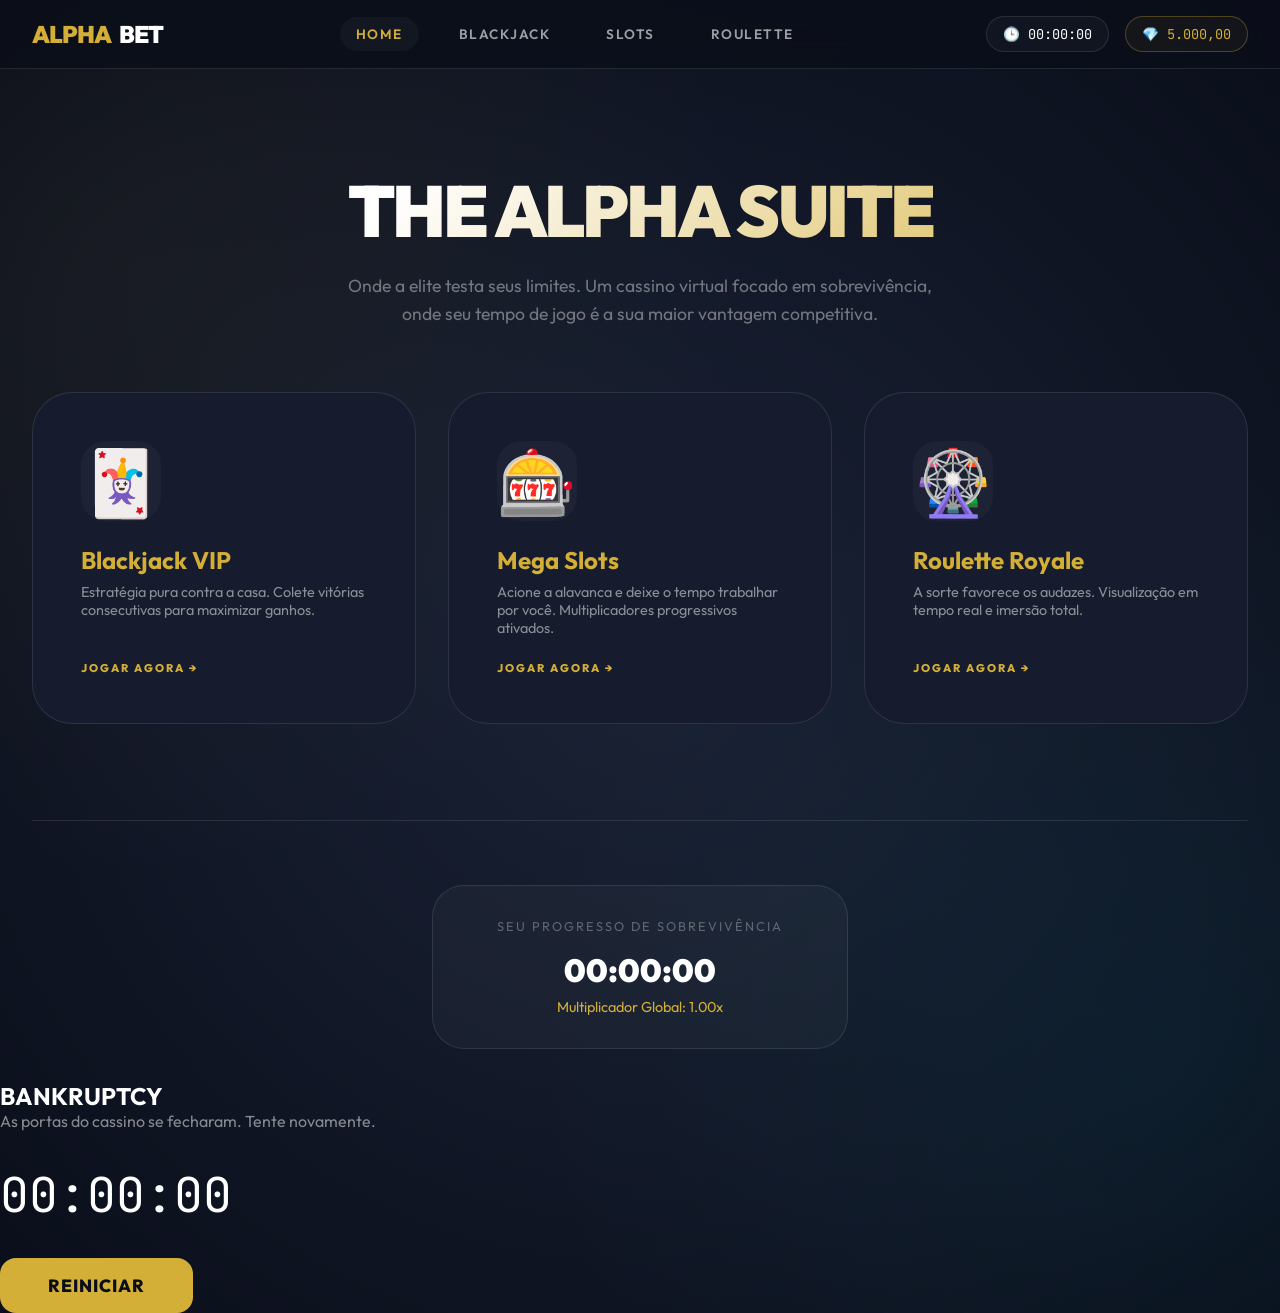
==== commit a402b870: "Commit Version 1.3.0" ====
--- a/index.html
+++ b/index.html
@@ -31,52 +31,88 @@
     </header>
 
     <main>
-        <div class="hero text-center mb-12">
-            <h1 class="text-4xl font-extrabold mb-4" style="font-size: 3.5rem; letter-spacing: -2px;">THE <span
-                    style="color: var(--gold);">ALPHA</span> SUITE</h1>
-            <p style="color: rgba(255,255,255,0.5); font-size: 1.2rem;">Bem-vindo ao Alpha Bet. Onde o tempo é o seu
-                maior multiplicador.</p>
-        </div>
+        <section class="hero">
+            <h1>THE ALPHA <span style="color: var(--gold);">SUITE</span></h1>
+            <p
+                style="color: rgba(255,255,255,0.4); font-size: 1.1rem; max-width: 600px; margin: 0 auto; line-height: 1.6;">
+                Onde a elite testa seus limites. Um cassino virtual focado em sobrevivência,
+                onde seu tempo de jogo é a sua maior vantagem competitiva.
+            </p>
+        </section>
 
-        <div class="hub-grid">
+        <section class="hub-grid">
             <a href="blackjack.html" class="game-card">
                 <div class="icon">🃏</div>
                 <div>
-                    <h3 class="mb-2">Alpha Blackjack</h3>
-                    <p>Enfrente o dealer na mesa VIP. Limites altos, decisões rápidas.</p>
+                    <h3 style="color: var(--gold); font-size: 1.5rem; margin-bottom: 0.5rem;">Blackjack VIP</h3>
+                    <p style="color: rgba(255,255,255,0.5); font-size: 0.9rem;">Estratégia pura contra a casa. Colete
+                        vitórias consecutivas para maximizar ganhos.</p>
                 </div>
+                <div
+                    style="margin-top: auto; color: var(--gold); font-weight: 800; font-size: 0.7rem; letter-spacing: 2px;">
+                    JOGAR AGORA →</div>
             </a>
+
             <a href="slots.html" class="game-card">
                 <div class="icon">🎰</div>
                 <div>
-                    <h3 class="mb-2">Mega Slots</h3>
-                    <p>O multiplicador de sobrevivência aumenta seus ganhos a cada minuto.</p>
+                    <h3 style="color: var(--gold); font-size: 1.5rem; margin-bottom: 0.5rem;">Mega Slots</h3>
+                    <p style="color: rgba(255,255,255,0.5); font-size: 0.9rem;">Acione a alavanca e deixe o tempo
+                        trabalhar por você. Multiplicadores progressivos ativados.</p>
                 </div>
+                <div
+                    style="margin-top: auto; color: var(--gold); font-weight: 800; font-size: 0.7rem; letter-spacing: 2px;">
+                    JOGAR AGORA →</div>
             </a>
+
             <a href="roulette.html" class="game-card">
                 <div class="icon">🎡</div>
                 <div>
-                    <h3 class="mb-2">Roulette Royale</h3>
-                    <p>A clássica mesa de sorte com o toque Alpha de sofisticação.</p>
+                    <h3 style="color: var(--gold); font-size: 1.5rem; margin-bottom: 0.5rem;">Roulette Royale</h3>
+                    <p style="color: rgba(255,255,255,0.5); font-size: 0.9rem;">A sorte favorece os audazes.
+                        Visualização em tempo real e imersão total.</p>
                 </div>
+                <div
+                    style="margin-top: auto; color: var(--gold); font-weight: 800; font-size: 0.7rem; letter-spacing: 2px;">
+                    JOGAR AGORA →</div>
             </a>
-        </div>
+        </section>
+
+        <section
+            style="margin-top: 6rem; text-align: center; border-top: 1px solid var(--glass-border); padding-top: 4rem;">
+            <div
+                style="display: inline-block; background: var(--glass); padding: 2rem 4rem; border-radius: 2rem; border: 1px solid var(--glass-border);">
+                <p
+                    style="font-size: 0.8rem; color: rgba(255,255,255,0.3); text-transform: uppercase; letter-spacing: 2px; margin-bottom: 1rem;">
+                    Seu Progresso de Sobrevivência</p>
+                <div style="font-size: 2rem; font-weight: 900; color: white;" id="survival-timer-hero">00:00:00</div>
+                <p style="font-size: 0.9rem; color: var(--gold); margin-top: 0.5rem;">Multiplicador Global: <span
+                        id="survival-mult">1.00x</span></p>
+            </div>
+        </section>
     </main>
 
     <!-- Game Over Modal -->
     <div id="game-over-modal" class="modal-overlay">
         <div class="modal-content">
             <h2>BANKRUPTCY</h2>
-            <p style="color: rgba(255,255,255,0.5); margin-bottom: 2rem;">Você faliu... Mas quanto tempo você resistiu?
-            </p>
+            <p style="color: rgba(255,255,255,0.5); margin-bottom: 2rem;">As portas do cassino se fecharam. Tente
+                novamente.</p>
             <div id="final-time"
                 style="font-family: 'JetBrains Mono', monospace; font-size: 3rem; color: white; margin-bottom: 2rem;">
                 00:00:00</div>
-            <button onclick="AlphaEngine.resetGame()" class="btn-primary">Tentar Novamente</button>
+            <button onclick="AlphaEngine.resetGame()" class="btn-main">Reiniciar</button>
         </div>
     </div>
 
     <script src="engine.js"></script>
+    <script>
+        // Hero specific UI sync
+        setInterval(() => {
+            const h = document.getElementById('survival-timer-hero');
+            if (h) h.textContent = AlphaEngine.formatTime(AlphaEngine.survivalTime);
+        }, 1000);
+    </script>
 </body>
 
 </html>
--- a/style.css
+++ b/style.css
@@ -8,6 +8,8 @@
     --accent: #00e5ff;
     --glass: rgba(255, 255, 255, 0.03);
     --glass-border: rgba(255, 255, 255, 0.1);
+    --success: #00ff88;
+    --danger: #ff4d4d;
 }
 
 * {
@@ -22,7 +24,10 @@
     font-family: 'Outfit', sans-serif;
     min-height: 100vh;
     overflow-x: hidden;
-    background-image: radial-gradient(circle at 50% 50%, #1a2235 0%, #0a0e1a 100%);
+    background-image:
+        radial-gradient(circle at 10% 20%, rgba(212, 175, 55, 0.05) 0%, transparent 40%),
+        radial-gradient(circle at 90% 80%, rgba(0, 229, 255, 0.05) 0%, transparent 40%),
+        radial-gradient(circle at 50% 50%, #1a2235 0%, #0a0e1a 100%);
 }
 
 /* Header & Nav */
@@ -57,31 +62,29 @@
 nav {
     display: flex;
     gap: 1.5rem;
-    margin: 0 2rem;
 }
 
 nav a {
     color: rgba(255, 255, 255, 0.6);
     text-decoration: none;
     font-weight: 600;
-    font-size: 0.9rem;
+    font-size: 0.85rem;
     text-transform: uppercase;
-    letter-spacing: 1px;
+    letter-spacing: 1.5px;
     transition: all 0.3s ease;
-    padding-bottom: 4px;
-    border-bottom: 2px solid transparent;
+    padding: 0.5rem 1rem;
+    border-radius: 99px;
 }
 
 nav a:hover,
 nav a.active-nav {
     color: var(--gold);
-    border-bottom: 2px solid var(--gold);
+    background: var(--glass);
 }
 
 .stats-bar {
     display: flex;
     gap: 1rem;
-    align-items: center;
 }
 
 .stat-pill {
@@ -99,276 +102,380 @@
 .stat-pill.balance {
     border-color: rgba(212, 175, 55, 0.3);
     color: var(--gold);
+    background: rgba(212, 175, 55, 0.05);
 }
 
 /* Main Content */
 main {
-    padding: 3rem 2rem;
-    max-width: 1200px;
+    padding: 2rem;
+    max-width: 1300px;
     margin: 0 auto;
     min-height: calc(100vh - 160px);
 }
 
-.game-page-container {
+.game-layout {
     display: grid;
-    grid-template-columns: 1fr 350px;
+    grid-template-columns: 1fr;
     gap: 2rem;
 }
 
-/* Glass Card */
-.glass-card {
-    background: var(--glass);
-    backdrop-filter: blur(10px);
-    border: 1px solid var(--glass-border);
-    border-radius: 2rem;
-    padding: 2.5rem;
+/* Hero Section */
+.hero {
+    text-align: center;
+    padding: 4rem 0;
+}
+
+.hero h1 {
+    font-size: 4.5rem;
+    font-weight: 900;
+    background: linear-gradient(135deg, white 30%, var(--gold) 100%);
+    -webkit-background-clip: text;
+    -webkit-text-fill-color: transparent;
+    letter-spacing: -3px;
+    margin-bottom: 1rem;
+}
+
+/* Cards & Grid */
+.hub-grid {
+    display: grid;
+    grid-template-columns: repeat(auto-fit, minmax(350px, 1fr));
+    gap: 2rem;
+}
+
+.game-card {
+    background: var(--navy-light);
+    border: 1px solid var(--glass-border);
+    border-radius: 2.5rem;
+    padding: 3rem;
+    text-decoration: none;
+    color: white;
+    transition: all 0.5s cubic-bezier(0.175, 0.885, 0.32, 1.275);
+    display: flex;
+    flex-direction: column;
+    align-items: flex-start;
+    gap: 1.5rem;
     position: relative;
     overflow: hidden;
 }
 
-.glass-card::before {
-    content: '';
-    position: absolute;
-    top: 0;
-    left: 0;
-    right: 0;
-    height: 1px;
-    background: linear-gradient(90deg, transparent, rgba(255, 255, 255, 0.2), transparent);
-}
-
-/* Hub Grid */
-.hub-grid {
-    display: grid;
-    grid-template-columns: repeat(auto-fit, minmax(300px, 1fr));
-    gap: 2rem;
-    margin-top: 2rem;
-}
-
-.game-card {
-    background: var(--navy-light);
-    border: 1px solid var(--glass-border);
+.game-card:hover {
+    transform: translateY(-10px) scale(1.02);
+    border-color: var(--gold);
+    box-shadow: 0 30px 60px rgba(0, 0, 0, 0.5), 0 0 40px rgba(212, 175, 55, 0.1);
+}
+
+.game-card .icon {
+    font-size: 4rem;
+    background: var(--glass);
+    width: 80px;
+    height: 80px;
+    display: flex;
+    align-items: center;
+    justify-content: center;
     border-radius: 1.5rem;
+}
+
+/* Game Table UI */
+.glass-card {
+    background: rgba(255, 255, 255, 0.02);
+    backdrop-filter: blur(20px);
+    border: 1px solid var(--glass-border);
+    border-radius: 3rem;
+    padding: 3rem;
+    position: relative;
+}
+
+.game-container {
+    display: flex;
+    flex-direction: column;
+    align-items: center;
+    gap: 3rem;
+}
+
+/* Controls */
+.bet-controls {
+    background: rgba(0, 0, 0, 0.3);
     padding: 2rem;
-    text-decoration: none;
-    color: white;
-    transition: all 0.4s cubic-bezier(0.175, 0.885, 0.32, 1.275);
+    border-radius: 2rem;
+    display: flex;
+    flex-wrap: wrap;
+    justify-content: center;
+    gap: 1.5rem;
+    align-items: center;
+    border: 1px solid var(--glass-border);
+}
+
+.input-group {
     display: flex;
     flex-direction: column;
-    gap: 1rem;
-    position: relative;
-    overflow: hidden;
-}
-
-.game-card:hover {
-    transform: translateY(-10px);
-    border-color: var(--gold);
-    box-shadow: 0 20px 40px rgba(0, 0, 0, 0.4), 0 0 20px rgba(212, 175, 55, 0.1);
-}
-
-.game-card .icon {
-    font-size: 3rem;
-}
-
-.game-card h3 {
-    font-size: 1.5rem;
-    color: var(--gold);
-}
-
-.game-card p {
-    color: rgba(255, 255, 255, 0.5);
-    font-size: 0.9rem;
-    line-height: 1.4;
-}
-
-/* Tables & UI Elements */
-.game-table {
-    display: flex;
-    flex-direction: column;
-    align-items: center;
-    justify-content: center;
-    gap: 2rem;
-    min-height: 400px;
-}
-
-.controls {
-    display: flex;
-    gap: 1rem;
-    align-items: center;
-    margin-top: 2rem;
-    background: rgba(0, 0, 0, 0.2);
-    padding: 1.5rem;
+    gap: 0.5rem;
+}
+
+.input-group label {
+    font-size: 0.7rem;
+    text-transform: uppercase;
+    color: rgba(255, 255, 255, 0.4);
+    font-weight: 800;
+}
+
+input[type="number"] {
+    background: var(--navy);
+    border: 2px solid var(--glass-border);
+    color: white;
+    padding: 1rem 1.5rem;
     border-radius: 1rem;
-}
-
-input[type="number"] {
-    background: rgba(0, 0, 0, 0.3);
-    border: 1px solid var(--glass-border);
-    color: white;
-    padding: 0.8rem 1.2rem;
-    border-radius: 0.8rem;
-    width: 120px;
     font-family: 'JetBrains Mono', monospace;
-    font-weight: bold;
+    font-size: 1.2rem;
+    width: 160px;
     outline: none;
-    transition: border-color 0.3s;
+    transition: all 0.3s;
 }
 
 input[type="number"]:focus {
     border-color: var(--gold);
-}
-
+    box-shadow: 0 0 15px rgba(212, 175, 55, 0.2);
+}
+
+/* Buttons */
 button {
     cursor: pointer;
     font-family: 'Outfit', sans-serif;
-    font-weight: 800;
-    transition: all 0.3s ease;
+    transition: all 0.3s cubic-bezier(0.4, 0, 0.2, 1);
     border: none;
-}
-
-.btn-primary {
+    outline: none;
+}
+
+.btn-main {
     background: var(--gold);
     color: var(--navy);
-    padding: 0.8rem 2rem;
-    border-radius: 0.8rem;
+    padding: 1rem 3rem;
+    border-radius: 1rem;
+    font-weight: 800;
+    font-size: 1.1rem;
     text-transform: uppercase;
     letter-spacing: 1px;
 }
 
-.btn-primary:hover {
+.btn-main:hover {
     background: var(--gold-bright);
     transform: scale(1.05);
-    box-shadow: 0 0 20px rgba(212, 175, 55, 0.4);
-}
-
-.btn-outline {
-    background: transparent;
-    border: 1px solid var(--glass-border);
-    color: white;
-    padding: 0.8rem 2rem;
+    box-shadow: 0 10px 30px rgba(212, 175, 55, 0.3);
+}
+
+.btn-auto {
+    background: var(--glass);
+    border: 2px solid var(--glass-border);
+    color: white;
+    padding: 0.5rem 1rem;
     border-radius: 0.8rem;
-}
-
-.btn-outline:hover {
+    font-size: 0.8rem;
+    font-weight: 700;
+}
+
+.btn-auto.active {
+    background: var(--success);
+    color: var(--navy);
+    border-color: var(--success);
+}
+
+.multiplier-buttons {
+    display: flex;
+    gap: 0.5rem;
+}
+
+.btn-mult {
     background: var(--glass);
-    border-color: white;
-}
-
-/* Cards */
-.card-slot {
-    display: flex;
-    gap: 1rem;
-    justify-content: center;
-}
-
-.card {
-    width: 80px;
+    border: 1px solid var(--glass-border);
+    color: white;
+    width: 45px;
+    height: 45px;
+    border-radius: 0.5rem;
+    font-weight: 700;
+}
+
+.btn-mult:hover {
+    background: var(--gold);
+    color: var(--navy);
+}
+
+/* Result Popups */
+.result-popup {
+    position: fixed;
+    top: 50%;
+    left: 50%;
+    transform: translate(-50%, -50%) scale(0.5);
+    z-index: 10000;
+    pointer-events: none;
+    opacity: 0;
+    transition: all 0.5s cubic-bezier(0.175, 0.885, 0.32, 1.275);
+}
+
+.result-popup.show {
+    transform: translate(-50%, -50%) scale(1);
+    opacity: 1;
+}
+
+.result-card {
+    background: var(--navy-light);
+    border: 4px solid var(--gold);
+    padding: 3rem 5rem;
+    border-radius: 2.5rem;
+    text-align: center;
+    box-shadow: 0 0 100px rgba(0, 0, 0, 0.8), 0 0 50px rgba(212, 175, 55, 0.3);
+}
+
+.result-card h2 {
+    font-size: 4rem;
+    font-weight: 900;
+    margin-bottom: 0.5rem;
+}
+
+.result-win h2 {
+    color: var(--success);
+}
+
+.result-loss h2 {
+    color: var(--danger);
+}
+
+/* Slots Specific */
+.slots-wrapper {
+    display: flex;
+    gap: 3rem;
+    align-items: center;
+}
+
+.lever-container {
+    position: relative;
+    width: 60px;
+    height: 200px;
+    cursor: pointer;
+}
+
+.lever-base {
+    width: 20px;
+    height: 150px;
+    background: #333;
+    position: absolute;
+    bottom: 0;
+    left: 20px;
+    border-radius: 10px;
+}
+
+.lever-arm {
+    width: 20px;
     height: 120px;
-    background: white;
-    border-radius: 8px;
-    display: flex;
-    align-items: center;
-    justify-content: center;
-    color: var(--navy);
-    font-weight: 900;
-    font-size: 1.5rem;
-    box-shadow: 0 10px 20px rgba(0, 0, 0, 0.3);
+    background: linear-gradient(to bottom, #666, #333);
+    position: absolute;
+    top: 30px;
+    left: 20px;
+    transform-origin: bottom center;
+    transition: transform 0.2s;
+    border-radius: 10px;
+}
+
+.lever-knob {
+    width: 50px;
+    height: 50px;
+    background: radial-gradient(circle at 30% 30%, #ff4d4d, #990000);
+    border-radius: 50%;
+    position: absolute;
+    top: -25px;
+    left: -15px;
+    box-shadow: 0 5px 15px rgba(0, 0, 0, 0.5);
+}
+
+.lever-container:active .lever-arm {
+    transform: rotateX(60deg);
+}
+
+/* Roulette Specific */
+.roulette-visual {
+    width: 350px;
+    height: 350px;
+    border: 15px solid #222;
+    border-radius: 50%;
     position: relative;
-    user-select: none;
-    animation: dealIn 0.5s cubic-bezier(0.175, 0.885, 0.32, 1.275) forwards;
-}
-
-@keyframes dealIn {
+    transition: transform 4s cubic-bezier(0.1, 0, 0.1, 1);
+    background: #004d40;
+    box-shadow: inset 0 0 50px rgba(0, 0, 0, 0.5);
+}
+
+.roulette-center {
+    position: absolute;
+    top: 50%;
+    left: 50%;
+    transform: translate(-50%, -50%);
+    width: 60px;
+    height: 60px;
+    background: #333;
+    border-radius: 50%;
+    z-index: 10;
+    box-shadow: 0 0 20px rgba(0, 0, 0, 0.5);
+}
+
+/* Bottom Log & Stats */
+.page-footer-container {
+    margin-top: 4rem;
+    display: grid;
+    grid-template-columns: 2fr 1fr;
+    gap: 2rem;
+}
+
+.log-section {
+    background: rgba(0, 0, 0, 0.2);
+    border-radius: 2rem;
+    padding: 2rem;
+    border: 1px solid var(--glass-border);
+}
+
+.log-header {
+    display: flex;
+    justify-content: space-between;
+    align-items: center;
+    margin-bottom: 1.5rem;
+}
+
+.log-window {
+    height: 200px;
+    overflow-y: auto;
+    font-family: 'JetBrains Mono', monospace;
+    font-size: 0.8rem;
+    padding-right: 1rem;
+}
+
+.log-entry {
+    padding: 0.8rem;
+    border-bottom: 1px solid rgba(255, 255, 255, 0.05);
+    display: flex;
+    justify-content: space-between;
+}
+
+.info-section {
+    background: var(--navy-light);
+    border-radius: 2rem;
+    padding: 2rem;
+    border: 1px solid var(--glass-border);
+}
+
+/* Animations */
+@keyframes spinWheel {
     from {
-        transform: translateY(-100px) rotate(10deg);
-        opacity: 0;
+        transform: rotate(0deg);
     }
 
     to {
-        transform: translateY(0) rotate(0);
-        opacity: 1;
+        transform: rotate(3600deg);
     }
 }
 
-.card.hidden-card {
-    background: var(--gold);
-    border: 3px solid white;
-    color: rgba(0, 0, 0, 0);
-}
-
-.card.red {
-    color: #e91e63;
-}
-
-/* Log Console */
-.side-panel {
-    display: flex;
-    flex-direction: column;
-    gap: 1.5rem;
-}
-
-.console-log {
-    height: 300px;
-    background: rgba(0, 0, 0, 0.4);
-    border-radius: 1rem;
-    padding: 1rem;
-    font-family: 'JetBrains Mono', monospace;
-    font-size: 0.75rem;
-    overflow-y: auto;
-    border: 1px solid var(--glass-border);
-    display: flex;
-    flex-direction: column;
-}
-
-.log-entry {
-    padding: 0.3rem 0;
-    border-bottom: 1px solid rgba(255, 255, 255, 0.05);
-}
-
-/* Modal */
-.modal-overlay {
-    position: fixed;
-    top: 0;
-    left: 0;
-    width: 100%;
-    height: 100%;
-    background: rgba(0, 0, 0, 0.9);
-    z-index: 2000;
-    display: none;
-    align-items: center;
-    justify-content: center;
-    backdrop-filter: blur(10px);
-}
-
-.modal-content {
-    background: var(--navy-light);
-    border: 2px solid var(--gold);
-    padding: 3rem;
-    border-radius: 2rem;
-    text-align: center;
-    max-width: 400px;
-    box-shadow: 0 0 50px rgba(212, 175, 55, 0.2);
-}
-
-.modal-content h2 {
-    font-size: 2.5rem;
-    color: var(--gold);
-    margin-bottom: 1rem;
-}
-
-/* Animations */
-.spinning {
-    animation: spin 0.1s linear infinite;
-}
-
-@keyframes spin {
-    to {
-        transform: rotate(360deg);
-    }
-}
-
 /* Mobile */
-@media (max-width: 768px) {
-    .game-page-container {
+@media (max-width: 900px) {
+    .page-footer-container {
         grid-template-columns: 1fr;
     }
+
+    .hero h1 {
+        font-size: 3rem;
+    }
 }
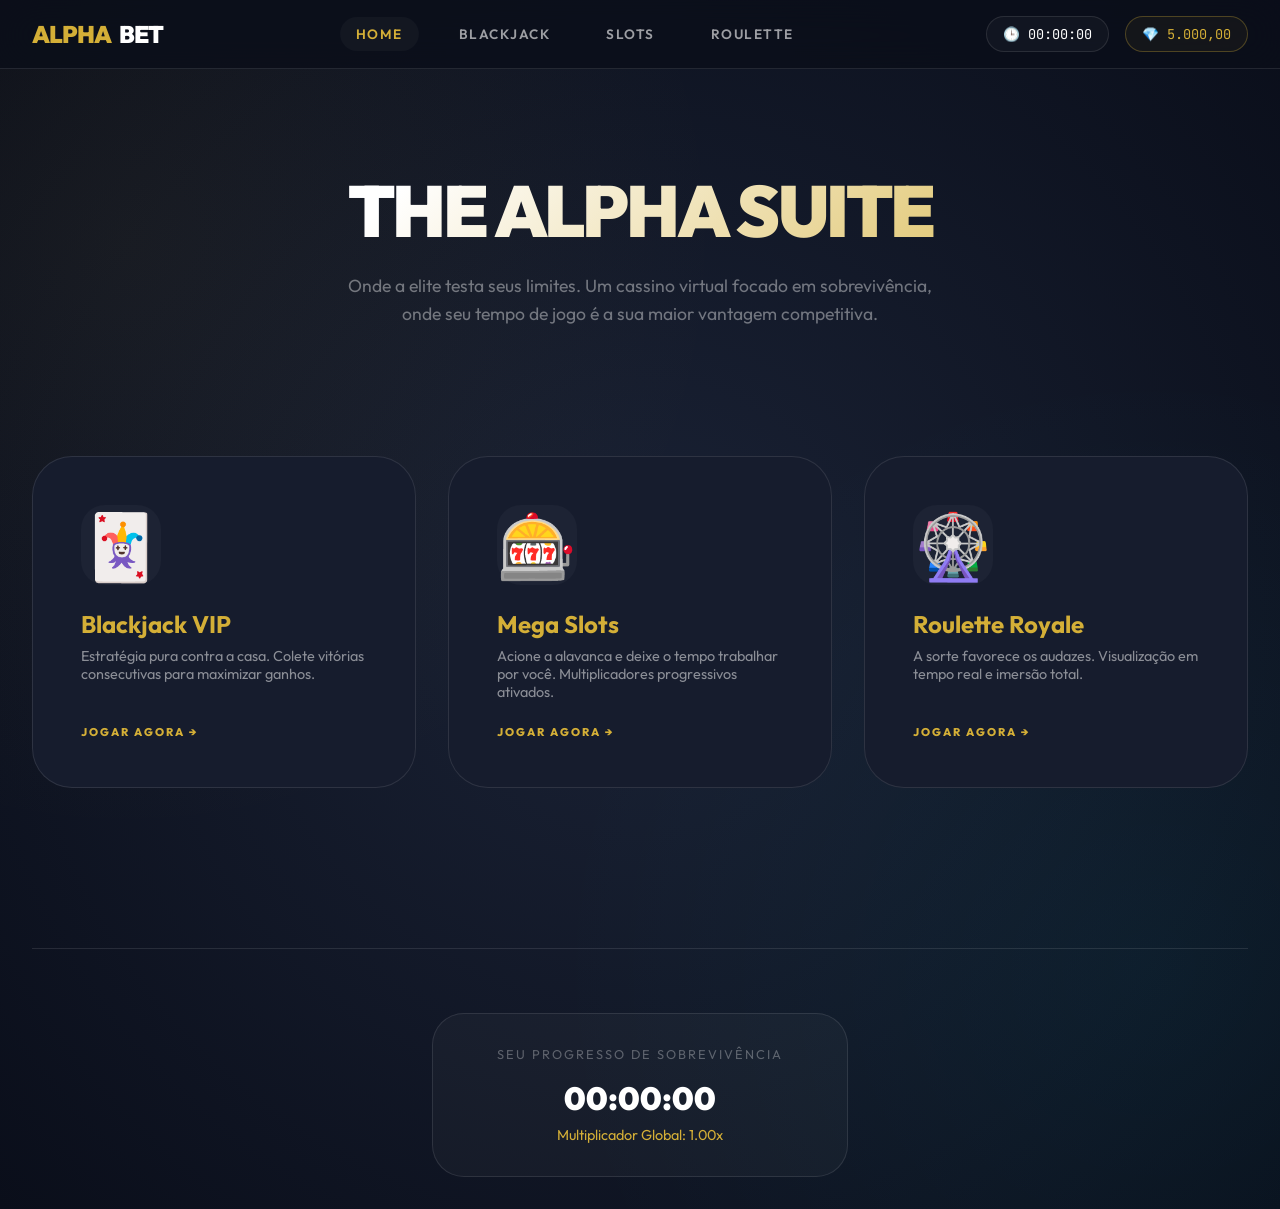
==== commit b86ed510: "Commit Version 1.4.0" ====
--- a/index.html
+++ b/index.html
@@ -107,7 +107,11 @@
 
     <script src="engine.js"></script>
     <script>
-        // Hero specific UI sync
+        /**
+         * Sincronização específica da Home para exibir o cronômetro no "Hero"
+         * Isso garante que o contador gigante no meio da página esteja sempre 
+         * alinhado com o motor do jogo (AlphaEngine).
+         */
         setInterval(() => {
             const h = document.getElementById('survival-timer-hero');
             if (h) h.textContent = AlphaEngine.formatTime(AlphaEngine.survivalTime);
--- a/style.css
+++ b/style.css
@@ -1,3 +1,4 @@
+/* IMPORTAÇÃO DE FONTES MODERNAS */
 @import url('https://fonts.googleapis.com/css2?family=Outfit:wght@300;400;600;800&family=JetBrains+Mono:wght@400;700&display=swap');
 
 :root {
@@ -10,6 +11,8 @@
     --glass-border: rgba(255, 255, 255, 0.1);
     --success: #00ff88;
     --danger: #ff4d4d;
+    --card-bg: #ffffff;
+    --card-text: #1a1a1a;
 }
 
 * {
@@ -24,13 +27,14 @@
     font-family: 'Outfit', sans-serif;
     min-height: 100vh;
     overflow-x: hidden;
+    /* Fundo dinâmico com gradientes radiantes para profundidade visual */
     background-image:
         radial-gradient(circle at 10% 20%, rgba(212, 175, 55, 0.05) 0%, transparent 40%),
         radial-gradient(circle at 90% 80%, rgba(0, 229, 255, 0.05) 0%, transparent 40%),
         radial-gradient(circle at 50% 50%, #1a2235 0%, #0a0e1a 100%);
 }
 
-/* Header & Nav */
+/* CABEÇALHO E NAVEGAÇÃO */
 header {
     background: rgba(10, 14, 26, 0.8);
     backdrop-filter: blur(20px);
@@ -55,14 +59,9 @@
     gap: 0.5rem;
 }
 
-.logo span {
-    color: white;
-}
-
-nav {
-    display: flex;
-    gap: 1.5rem;
-}
+.logo span { color: white; }
+
+nav { display: flex; gap: 1.5rem; }
 
 nav a {
     color: rgba(255, 255, 255, 0.6);
@@ -76,16 +75,13 @@
     border-radius: 99px;
 }
 
-nav a:hover,
-nav a.active-nav {
+nav a:hover, nav a.active-nav {
     color: var(--gold);
     background: var(--glass);
 }
 
-.stats-bar {
-    display: flex;
-    gap: 1rem;
-}
+/* BARRA DE ESTATÍSTICAS (Pills) */
+.stats-bar { display: flex; gap: 1rem; }
 
 .stat-pill {
     background: var(--glass);
@@ -105,37 +101,39 @@
     background: rgba(212, 175, 55, 0.05);
 }
 
-/* Main Content */
+/* CONTEÚDO PRINCIPAL E LAYOUT */
 main {
     padding: 2rem;
     max-width: 1300px;
     margin: 0 auto;
     min-height: calc(100vh - 160px);
+    display: flex;
+    flex-direction: column;
+    gap: 4rem;
 }
 
 .game-layout {
-    display: grid;
-    grid-template-columns: 1fr;
-    gap: 2rem;
-}
-
-/* Hero Section */
-.hero {
-    text-align: center;
-    padding: 4rem 0;
-}
+    display: flex;
+    flex-direction: column;
+    gap: 3rem;
+    width: 100%;
+}
+
+/* HERO SECTION (PÁGINA INICIAL) */
+.hero { text-align: center; padding: 4rem 0; }
 
 .hero h1 {
     font-size: 4.5rem;
     font-weight: 900;
     background: linear-gradient(135deg, white 30%, var(--gold) 100%);
+    background-clip: text;
     -webkit-background-clip: text;
     -webkit-text-fill-color: transparent;
     letter-spacing: -3px;
     margin-bottom: 1rem;
 }
 
-/* Cards & Grid */
+/* GRID DE JOGOS NO HUB */
 .hub-grid {
     display: grid;
     grid-template-columns: repeat(auto-fit, minmax(350px, 1fr));
@@ -167,15 +165,12 @@
 .game-card .icon {
     font-size: 4rem;
     background: var(--glass);
-    width: 80px;
-    height: 80px;
-    display: flex;
-    align-items: center;
-    justify-content: center;
+    width: 80px; height: 80px;
+    display: flex; align-items: center; justify-content: center;
     border-radius: 1.5rem;
 }
 
-/* Game Table UI */
+/* ELEMENTOS DE VIDRO (GLASSMORFISMO) */
 .glass-card {
     background: rgba(255, 255, 255, 0.02);
     backdrop-filter: blur(20px);
@@ -192,7 +187,7 @@
     gap: 3rem;
 }
 
-/* Controls */
+/* CONTROLES DE APOSTA */
 .bet-controls {
     background: rgba(0, 0, 0, 0.3);
     padding: 2rem;
@@ -205,11 +200,7 @@
     border: 1px solid var(--glass-border);
 }
 
-.input-group {
-    display: flex;
-    flex-direction: column;
-    gap: 0.5rem;
-}
+.input-group { display: flex; flex-direction: column; gap: 0.5rem; }
 
 .input-group label {
     font-size: 0.7rem;
@@ -236,13 +227,12 @@
     box-shadow: 0 0 15px rgba(212, 175, 55, 0.2);
 }
 
-/* Buttons */
+/* BOTÕES ESTILIZADOS */
 button {
     cursor: pointer;
     font-family: 'Outfit', sans-serif;
     transition: all 0.3s cubic-bezier(0.4, 0, 0.2, 1);
-    border: none;
-    outline: none;
+    border: none; outline: none;
 }
 
 .btn-main {
@@ -278,31 +268,23 @@
     border-color: var(--success);
 }
 
-.multiplier-buttons {
-    display: flex;
-    gap: 0.5rem;
-}
+.multiplier-buttons { display: flex; gap: 0.5rem; }
 
 .btn-mult {
     background: var(--glass);
     border: 1px solid var(--glass-border);
     color: white;
-    width: 45px;
-    height: 45px;
+    width: 45px; height: 45px;
     border-radius: 0.5rem;
     font-weight: 700;
 }
 
-.btn-mult:hover {
-    background: var(--gold);
-    color: var(--navy);
-}
-
-/* Result Popups */
+.btn-mult:hover { background: var(--gold); color: var(--navy); }
+
+/* POPUPS DE RESULTADO (MEIO DA TELA) */
 .result-popup {
     position: fixed;
-    top: 50%;
-    left: 50%;
+    top: 50%; left: 50%;
     transform: translate(-50%, -50%) scale(0.5);
     z-index: 10000;
     pointer-events: none;
@@ -310,10 +292,7 @@
     transition: all 0.5s cubic-bezier(0.175, 0.885, 0.32, 1.275);
 }
 
-.result-popup.show {
-    transform: translate(-50%, -50%) scale(1);
-    opacity: 1;
-}
+.result-popup.show { transform: translate(-50%, -50%) scale(1); opacity: 1; }
 
 .result-card {
     background: var(--navy-light);
@@ -324,158 +303,283 @@
     box-shadow: 0 0 100px rgba(0, 0, 0, 0.8), 0 0 50px rgba(212, 175, 55, 0.3);
 }
 
-.result-card h2 {
-    font-size: 4rem;
-    font-weight: 900;
-    margin-bottom: 0.5rem;
-}
-
-.result-win h2 {
-    color: var(--success);
-}
-
-.result-loss h2 {
-    color: var(--danger);
-}
-
-/* Slots Specific */
-.slots-wrapper {
-    display: flex;
-    gap: 3rem;
-    align-items: center;
-}
-
-.lever-container {
-    position: relative;
-    width: 60px;
-    height: 200px;
-    cursor: pointer;
-}
+.result-card h2 { font-size: 4rem; font-weight: 900; margin-bottom: 0.5rem; }
+.result-win h2 { color: var(--success); }
+.result-loss h2 { color: var(--danger); }
+
+/* SLOTS - ALAVANCA E MECÂNICA */
+.slots-wrapper { display: flex; gap: 3rem; align-items: center; }
+
+.lever-container { position: relative; width: 60px; height: 200px; cursor: pointer; }
 
 .lever-base {
-    width: 20px;
-    height: 150px;
+    width: 20px; height: 150px;
     background: #333;
-    position: absolute;
-    bottom: 0;
-    left: 20px;
+    position: absolute; bottom: 0; left: 20px;
     border-radius: 10px;
 }
 
 .lever-arm {
-    width: 20px;
-    height: 120px;
+    width: 20px; height: 120px;
     background: linear-gradient(to bottom, #666, #333);
-    position: absolute;
-    top: 30px;
-    left: 20px;
+    position: absolute; top: 30px; left: 20px;
     transform-origin: bottom center;
     transition: transform 0.2s;
     border-radius: 10px;
 }
 
 .lever-knob {
-    width: 50px;
-    height: 50px;
+    width: 50px; height: 50px;
     background: radial-gradient(circle at 30% 30%, #ff4d4d, #990000);
     border-radius: 50%;
-    position: absolute;
-    top: -25px;
-    left: -15px;
+    position: absolute; top: -25px; left: -15px;
     box-shadow: 0 5px 15px rgba(0, 0, 0, 0.5);
 }
 
-.lever-container:active .lever-arm {
-    transform: rotateX(60deg);
-}
-
-/* Roulette Specific */
+.lever-container:active .lever-arm,
+.lever-container.pulling .lever-arm { transform: rotateX(80deg); }
+
+.lever-container.pulling .lever-knob { transform: translateY(120px) translateZ(50px); }
+
+/* ROLETA - VISUAL E MESA */
 .roulette-visual {
-    width: 350px;
-    height: 350px;
-    border: 15px solid #222;
+    width: 450px; height: 450px;
+    border: 20px solid #2c3e50;
     border-radius: 50%;
     position: relative;
-    transition: transform 4s cubic-bezier(0.1, 0, 0.1, 1);
-    background: #004d40;
-    box-shadow: inset 0 0 50px rgba(0, 0, 0, 0.5);
+    transition: transform 5s cubic-bezier(0.15, 0, 0.15, 1);
+    background: #1e272e;
+    box-shadow: 0 0 50px rgba(0,0,0,0.8), inset 0 0 40px rgba(0,0,0,0.6);
+    display: flex; align-items: center; justify-content: center;
+}
+
+.roulette-number-label {
+    position: absolute; width: 30px; height: 225px;
+    transform-origin: bottom center;
+    bottom: 50%; left: calc(50% - 15px);
+    display: flex; flex-direction: column; align-items: center;
+    padding-top: 10px; font-size: 0.9rem; font-weight: 900; color: white;
+}
+
+.roulette-number-label.red { background: linear-gradient(to bottom, #cf4343 0%, #cf4343 45px, transparent 45px); }
+.roulette-number-label.black { background: linear-gradient(to bottom, #212121 0%, #212121 45px, transparent 45px); }
+.roulette-number-label.green { background: linear-gradient(to bottom, #27ae60 0%, #27ae60 45px, transparent 45px); }
+
+.roulette-ball {
+    position: absolute; width: 15px; height: 15px;
+    background: white; border-radius: 50%;
+    box-shadow: 0 0 10px rgba(255,255,255,0.8), inset -2px -2px 5px rgba(0,0,0,0.3);
+    z-index: 100; transition: all 5s cubic-bezier(0.15, 0, 0.15, 1);
 }
 
 .roulette-center {
-    position: absolute;
-    top: 50%;
-    left: 50%;
-    transform: translate(-50%, -50%);
-    width: 60px;
-    height: 60px;
-    background: #333;
-    border-radius: 50%;
+    position: absolute; top: 50%; left: 50%; transform: translate(-50%, -50%);
+    width: 150px; height: 150px;
+    background: radial-gradient(circle at 30% 30%, #444, #111);
+    border: 5px solid #222; border-radius: 50%;
     z-index: 10;
-    box-shadow: 0 0 20px rgba(0, 0, 0, 0.5);
-}
-
-/* Bottom Log & Stats */
-.page-footer-container {
-    margin-top: 4rem;
+    box-shadow: 0 10px 20px rgba(0, 0, 0, 0.5);
+    display: flex; align-items: center; justify-content: center;
+}
+
+.wheel-marker {
+    position: absolute; top: -20px; left: 50%; transform: translateX(-50%);
+    width: 0; height: 0;
+    border-left: 15px solid transparent; border-right: 15px solid transparent;
+    border-top: 30px solid var(--gold); z-index: 20;
+}
+
+#wheel-result {
+    font-size: 3rem; font-weight: 900; z-index: 15; color: white;
+    text-shadow: 0 0 20px rgba(0, 0, 0, 1);
+}
+
+/* MESA DE APOSTAS DA ROLETA */
+.rl-full-table { display: flex; flex-direction: column; gap: 1.5rem; width: 100%; max-width: 900px; }
+
+.rl-racetrack {
+    display: flex; justify-content: center; gap: 0.5rem; padding: 1rem;
+    background: rgba(0,0,0,0.3); border-radius: 3rem;
+    border: 1px solid var(--glass-border);
+}
+
+.racetrack-section {
+    padding: 1rem 2rem; border-radius: 2rem;
+    background: var(--glass); cursor: pointer;
+    font-size: 0.8rem; font-weight: 800;
+    color: rgba(255,255,255,0.6); transition: all 0.3s;
+    border: 1px solid transparent;
+}
+
+.racetrack-section:hover { background: var(--gold); color: var(--navy); }
+
+.rl-main-grid {
     display: grid;
-    grid-template-columns: 2fr 1fr;
-    gap: 2rem;
-}
+    grid-template-columns: 50px repeat(12, 1fr) 60px;
+    grid-template-rows: repeat(3, 1fr);
+    gap: 2px;
+    background: #111; border: 2px solid #222;
+}
+
+.grid-cell {
+    height: 50px; display: flex; align-items: center; justify-content: center;
+    font-weight: 800; cursor: pointer; transition: transform 0.1s; font-size: 0.9rem;
+}
+
+.grid-cell:hover { transform: scale(1.1); z-index: 10; font-size: 1.2rem; }
+.grid-cell.red { background: #cf4343; }
+.grid-cell.black { background: #212121; }
+.grid-cell.green { background: #27ae60; grid-row: span 3; height: 154px; }
+
+.rl-outside-bets { display: grid; grid-template-columns: repeat(6, 1fr); gap: 1rem; margin-top: 1rem; }
+
+.outside-bet {
+    padding: 1rem; background: var(--glass);
+    border: 1px solid var(--glass-border);
+    border-radius: 1rem; text-align: center;
+    font-weight: 800; cursor: pointer;
+}
+
+.outside-bet.selected { border-color: var(--gold); background: rgba(212, 175, 55, 0.1); }
+
+/* LOG E SEÇÕES DE INFO (RODAPÉ) */
+.page-footer-container { display: flex; flex-direction: column; gap: 3rem; }
 
 .log-section {
-    background: rgba(0, 0, 0, 0.2);
-    border-radius: 2rem;
-    padding: 2rem;
-    border: 1px solid var(--glass-border);
+    background: rgba(0, 0, 0, 0.4); border-radius: 2.5rem;
+    padding: 2.5rem; border: 1px solid var(--glass-border);
+    box-shadow: 0 10px 30px rgba(0,0,0,0.2);
 }
 
 .log-header {
-    display: flex;
-    justify-content: space-between;
-    align-items: center;
+    display: flex; justify-content: space-between; align-items: center;
     margin-bottom: 1.5rem;
 }
 
 .log-window {
-    height: 200px;
-    overflow-y: auto;
-    font-family: 'JetBrains Mono', monospace;
-    font-size: 0.8rem;
+    height: 200px; overflow-y: auto;
+    font-family: 'JetBrains Mono', monospace; font-size: 0.8rem;
     padding-right: 1rem;
 }
 
 .log-entry {
-    padding: 0.8rem;
-    border-bottom: 1px solid rgba(255, 255, 255, 0.05);
-    display: flex;
-    justify-content: space-between;
+    padding: 0.8rem; border-bottom: 1px solid rgba(255, 255, 255, 0.05);
+    display: flex; justify-content: space-between;
 }
 
 .info-section {
-    background: var(--navy-light);
-    border-radius: 2rem;
-    padding: 2rem;
-    border: 1px solid var(--glass-border);
-}
-
-/* Animations */
+    background: linear-gradient(135deg, var(--navy-light), rgba(22, 28, 45, 0.8));
+    border-radius: 2.5rem; padding: 3rem; border: 1px solid var(--glass-border);
+}
+
+/* MODAL DE FIM DE JOGO (BANKRUPTCY) */
+.modal-overlay {
+    position: fixed; top: 0; left: 0; width: 100%; height: 100%;
+    background: rgba(10, 14, 26, 0.95); backdrop-filter: blur(15px);
+    display: none; justify-content: center; align-items: center;
+    z-index: 9999; opacity: 0; transition: opacity 0.5s ease;
+}
+
+.modal-overlay.active { display: flex; opacity: 1; }
+
+.modal-content {
+    background: var(--navy-light); border: 2px solid var(--gold);
+    border-radius: 3rem; padding: 4rem; text-align: center;
+    max-width: 500px; width: 90%;
+    box-shadow: 0 0 100px rgba(212, 175, 55, 0.2);
+    transform: translateY(20px); transition: transform 0.5s ease;
+}
+
+.modal-overlay.active .modal-content { transform: translateY(0); }
+
+/* ESTILO DAS CARTAS DO BLACKJACK */
+.card-slot { display: flex; justify-content: center; gap: 1rem; flex-wrap: wrap; perspective: 1000px; }
+
+.card {
+    width: 100px; height: 140px;
+    background: var(--card-bg); border-radius: 0.8rem;
+    color: var(--card-text); display: flex; flex-direction: column;
+    justify-content: space-between; padding: 0.8rem;
+    font-weight: 800; font-size: 1.4rem;
+    box-shadow: 0 10px 20px rgba(0,0,0,0.3);
+    position: relative; transform-style: preserve-3d;
+    animation: dealCard 0.5s cubic-bezier(0.175, 0.885, 0.32, 1.275) forwards;
+}
+
+.card.red { color: #e74c3c; }
+
+.card::after {
+    content: attr(data-suit);
+    position: absolute; top: 50%; left: 50%; transform: translate(-50%, -50%);
+    font-size: 2.5rem; opacity: 0.15;
+}
+
+.card.hidden-card {
+    background: linear-gradient(135deg, var(--gold) 0%, var(--gold-bright) 100%);
+    color: transparent;
+}
+
+.card.hidden-card::before {
+    content: 'A'; position: absolute; top: 50%; left: 50%;
+    transform: translate(-50%, -50%); color: white;
+    font-size: 3rem; opacity: 0.5;
+}
+
+/* SLOTS - ANIMAÇÃO DE BOBINAS */
+.reel-window {
+    width: 120px; height: 160px;
+    background: var(--navy); border: 3px solid var(--glass-border);
+    border-radius: 1.5rem; position: relative; overflow: hidden;
+    box-shadow: 0 10px 30px rgba(0, 0, 0, 0.5);
+}
+
+.reel-window.win {
+    border-color: var(--gold);
+    animation: pulse 0.5s infinite;
+}
+
+@keyframes pulse {
+    0% { transform: scale(1); box-shadow: 0 0 0 rgba(212, 175, 55, 0); }
+    50% { transform: scale(1.02); box-shadow: 0 0 20px rgba(212, 175, 55, 0.4); }
+    100% { transform: scale(1); box-shadow: 0 0 0 rgba(212, 175, 55, 0); }
+}
+
+.reel-strip {
+    display: flex; flex-direction: column; align-items: center;
+    position: absolute; top: 0; left: 0; width: 100%;
+}
+
+.reel-symbol {
+    height: 160px; width: 100%;
+    display: flex; align-items: center; justify-content: center;
+    font-size: 4rem; flex-shrink: 0;
+}
+
+@keyframes blurSpin {
+    0% { filter: blur(0px); }
+    10% { filter: blur(4px); }
+    90% { filter: blur(4px); }
+    100% { filter: blur(0px); }
+}
+
+.spinning .reel-strip { animation: blurSpin 2s ease-in-out; }
+
+/* ANIMAÇÕES GERAIS */
+@keyframes dealCard {
+    from { transform: translateY(-100px) rotateY(-180deg); opacity: 0; }
+    to { transform: translateY(0) rotateY(0); opacity: 1; }
+}
+
 @keyframes spinWheel {
-    from {
-        transform: rotate(0deg);
-    }
-
-    to {
-        transform: rotate(3600deg);
-    }
-}
-
-/* Mobile */
+    from { transform: rotate(0deg); }
+    to { transform: rotate(3600deg); }
+}
+
+/* RESPONSIVIDADE MOBILE */
 @media (max-width: 900px) {
-    .page-footer-container {
-        grid-template-columns: 1fr;
-    }
-
-    .hero h1 {
-        font-size: 3rem;
-    }
+    .page-footer-container { flex-direction: column; }
+    .hero h1 { font-size: 3rem; }
+    .roulette-visual { width: 320px; height: 320px; }
+    .roulette-center { width: 100px; height: 100px; }
+    .rl-main-grid { transform: scale(0.8); transform-origin: top center; }
 }
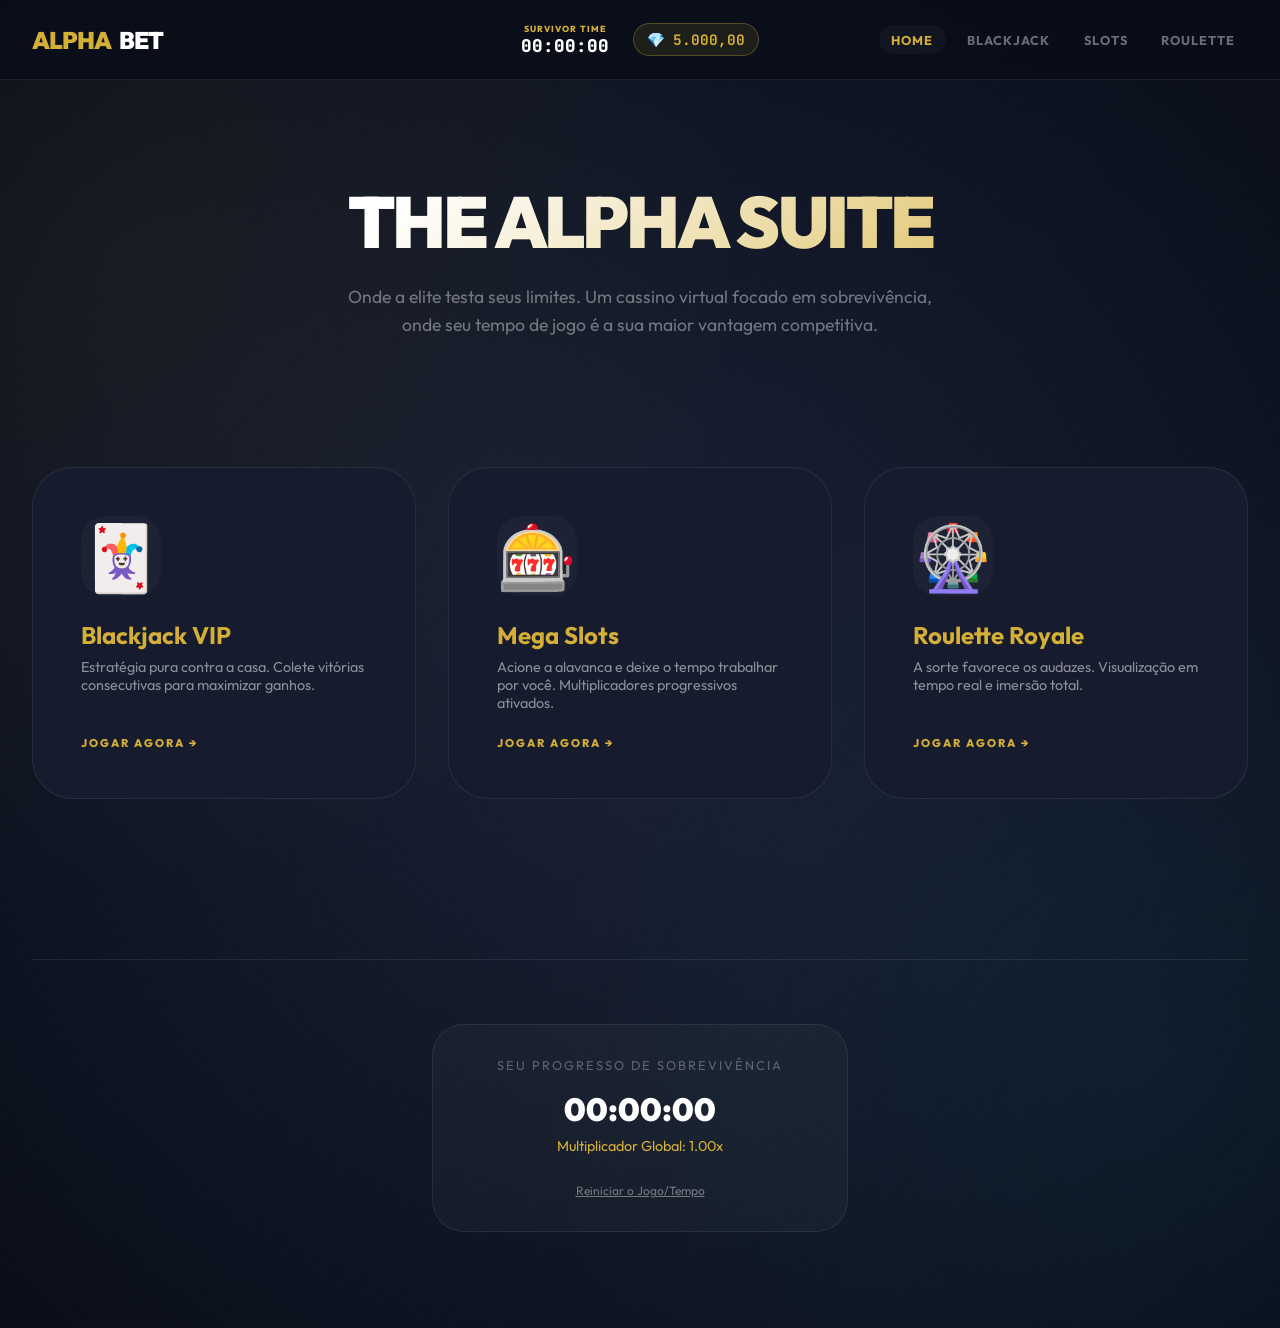
==== commit affe68e3: "Final Commit" ====
--- a/index.html
+++ b/index.html
@@ -11,30 +11,35 @@
 <body>
 
     <header>
+        <div class="menu-toggle" onclick="AlphaEngine.toggleMenu()">☰</div>
         <a href="index.html" class="logo">ALPHA <span>BET</span></a>
+        
+        <div class="header-hud">
+            <div class="survival-timer-container">
+                <div class="survival-timer-label">Survivor Time</div>
+                <div id="survival-timer">00:00:00</div>
+            </div>
+
+            <div class="stats-bar">
+                <div class="stat-pill balance">
+                    <span>💎</span>
+                    <span id="balance-display">0.00</span>
+                </div>
+            </div>
+        </div>
+
         <nav>
-            <a href="index.html" class="active-nav">Home</a>
+            <a href="index.html">Home</a>
             <a href="blackjack.html">Blackjack</a>
             <a href="slots.html">Slots</a>
             <a href="roulette.html">Roulette</a>
         </nav>
-        <div class="stats-bar">
-            <div class="stat-pill">
-                <span>🕒</span>
-                <span id="survival-timer">00:00:00</span>
-            </div>
-            <div class="stat-pill balance">
-                <span>💎</span>
-                <span id="balance-display">0.00</span>
-            </div>
-        </div>
     </header>
 
     <main>
         <section class="hero">
             <h1>THE ALPHA <span style="color: var(--gold);">SUITE</span></h1>
-            <p
-                style="color: rgba(255,255,255,0.4); font-size: 1.1rem; max-width: 600px; margin: 0 auto; line-height: 1.6;">
+            <p class="hero-subtitle">
                 Onde a elite testa seus limites. Um cassino virtual focado em sobrevivência,
                 onde seu tempo de jogo é a sua maior vantagem competitiva.
             </p>
@@ -78,16 +83,14 @@
             </a>
         </section>
 
-        <section
-            style="margin-top: 6rem; text-align: center; border-top: 1px solid var(--glass-border); padding-top: 4rem;">
-            <div
-                style="display: inline-block; background: var(--glass); padding: 2rem 4rem; border-radius: 2rem; border: 1px solid var(--glass-border);">
-                <p
-                    style="font-size: 0.8rem; color: rgba(255,255,255,0.3); text-transform: uppercase; letter-spacing: 2px; margin-bottom: 1rem;">
-                    Seu Progresso de Sobrevivência</p>
-                <div style="font-size: 2rem; font-weight: 900; color: white;" id="survival-timer-hero">00:00:00</div>
-                <p style="font-size: 0.9rem; color: var(--gold); margin-top: 0.5rem;">Multiplicador Global: <span
-                        id="survival-mult">1.00x</span></p>
+        <section class="global-progress-footer">
+            <div class="progress-box">
+                <p class="progress-label">Seu Progresso de Sobrevivência</p>
+                <div class="progress-timer" id="survival-timer-hero">00:00:00</div>
+                <p class="progress-mult">Multiplicador Global: <span id="survival-mult">1.00x</span></p>
+                <p style="margin-top: 1.5rem; opacity: 1;">
+                    <span class="reset-link-text" onclick="AlphaEngine.showConfirmModal('Reiniciar Jogo/Tempo', 'Tem certeza que deseja zerar todo o seu progresso de sobrevivência e saldo?', () => AlphaEngine.resetGame())">Reiniciar o Jogo/Tempo</span>
+                </p>
             </div>
         </section>
     </main>
@@ -102,6 +105,18 @@
                 style="font-family: 'JetBrains Mono', monospace; font-size: 3rem; color: white; margin-bottom: 2rem;">
                 00:00:00</div>
             <button onclick="AlphaEngine.resetGame()" class="btn-main">Reiniciar</button>
+        </div>
+    </div>
+
+    <!-- Custom Confirm Modal -->
+    <div id="custom-confirm-modal" class="confirm-modal-overlay">
+        <div class="confirm-modal-content">
+            <h3 class="confirm-modal-title">Reiniciar Jogo?</h3>
+            <p class="confirm-modal-text">Seu progresso será perdido para sempre.</p>
+            <div class="confirm-btn-group">
+                <button class="btn-cancel">Cancelar</button>
+                <button class="btn-confirm">Reiniciar</button>
+            </div>
         </div>
     </div>
 
--- a/style.css
+++ b/style.css
@@ -2,18 +2,27 @@
 @import url('https://fonts.googleapis.com/css2?family=Outfit:wght@300;400;600;800&family=JetBrains+Mono:wght@400;700&display=swap');
 
 :root {
-    --gold: #D4AF37;
-    --gold-bright: #FFD700;
     --navy: #0A0E1A;
     --navy-light: #161C2D;
-    --accent: #00e5ff;
+    --gold: #D4AF37;
+    --gold-bright: #F1D279;
     --glass: rgba(255, 255, 255, 0.03);
-    --glass-border: rgba(255, 255, 255, 0.1);
-    --success: #00ff88;
-    --danger: #ff4d4d;
+    --glass-border: rgba(255, 255, 255, 0.08);
+    --success: #27ae60;
+    --danger: #cf4343;
     --card-bg: #ffffff;
     --card-text: #1a1a1a;
 }
+
+/* SCROLLBAR PREMIUM */
+::-webkit-scrollbar { width: 8px; }
+::-webkit-scrollbar-track { background: var(--navy); }
+::-webkit-scrollbar-thumb { 
+    background: var(--glass-border); 
+    border-radius: 10px; 
+    border: 2px solid var(--navy);
+}
+::-webkit-scrollbar-thumb:hover { background: var(--gold); opacity: 0.5; }
 
 * {
     margin: 0;
@@ -36,16 +45,17 @@
 
 /* CABEÇALHO E NAVEGAÇÃO */
 header {
-    background: rgba(10, 14, 26, 0.8);
+    background: rgba(10, 14, 26, 0.95);
     backdrop-filter: blur(20px);
     border-bottom: 1px solid var(--glass-border);
-    padding: 1rem 2rem;
+    padding: 0.75rem 2rem;
     position: sticky;
     top: 0;
     z-index: 1000;
-    display: flex;
-    justify-content: space-between;
+    display: grid;
+    grid-template-columns: 1fr auto 1fr;
     align-items: center;
+    min-height: 80px;
 }
 
 .logo {
@@ -57,21 +67,32 @@
     display: flex;
     align-items: center;
     gap: 0.5rem;
+    justify-self: start;
 }
 
 .logo span { color: white; }
 
-nav { display: flex; gap: 1.5rem; }
+nav { 
+    display: flex; 
+    gap: 0.5rem; 
+}
+
+@media (min-width: 1000px) {
+    nav { 
+        order: 3;
+        justify-self: end;
+    }
+}
 
 nav a {
-    color: rgba(255, 255, 255, 0.6);
+    color: rgba(255, 255, 255, 0.4);
     text-decoration: none;
-    font-weight: 600;
-    font-size: 0.85rem;
+    font-weight: 700;
+    font-size: 0.8rem;
     text-transform: uppercase;
-    letter-spacing: 1.5px;
+    letter-spacing: 1px;
     transition: all 0.3s ease;
-    padding: 0.5rem 1rem;
+    padding: 0.4rem 0.8rem;
     border-radius: 99px;
 }
 
@@ -80,28 +101,217 @@
     background: var(--glass);
 }
 
-/* BARRA DE ESTATÍSTICAS (Pills) */
-.stats-bar { display: flex; gap: 1rem; }
-
-.stat-pill {
-    background: var(--glass);
-    border: 1px solid var(--glass-border);
-    padding: 0.5rem 1rem;
+.menu-toggle {
+    display: none;
+    font-size: 1.5rem;
+    cursor: pointer;
+    color: white;
+    justify-self: end;
+}
+
+/* HUD CENTRALIZADO (Tempo e Dinheiro) */
+.header-hud {
+    display: flex;
+    align-items: center;
+    justify-content: center;
+    gap: 1.5rem;
+    grid-column: 2;
+}
+
+.survival-timer-container {
+    display: flex;
+    flex-direction: column;
+    align-items: center;
+}
+
+.survival-timer-label {
+    font-size: 0.55rem;
+    text-transform: uppercase;
+    color: var(--gold);
+    font-weight: 800;
+    letter-spacing: 1px;
+}
+
+#survival-timer {
+    font-size: 1.1rem;
+    font-weight: 800;
+    font-family: 'JetBrains Mono', monospace;
+}
+
+.btn-reset {
+    background: transparent;
+    border: none;
+    color: rgba(255, 255, 255, 0.1);
+    font-size: 0.6rem;
+    text-transform: uppercase;
+    letter-spacing: 1px;
+    cursor: pointer;
+    transition: all 0.3s ease;
+    padding: 2px 8px;
+    border-radius: 4px;
+    margin-top: 2px;
+}
+
+.btn-reset:hover {
+    color: var(--danger);
+    background: rgba(255, 77, 77, 0.05);
+    text-shadow: 0 0 10px rgba(255, 77, 77, 0.3);
+}
+
+.stats-bar { 
+    display: flex; 
+    align-items: center;
+}
+
+.stat-pill.balance {
+    background: rgba(212, 175, 55, 0.1);
+    border: 1px solid rgba(212, 175, 55, 0.3);
+    padding: 0.4rem 0.8rem;
     border-radius: 99px;
     font-family: 'JetBrains Mono', monospace;
-    font-size: 0.85rem;
+    font-size: 0.9rem;
+    color: var(--gold);
+    font-weight: 700;
     display: flex;
     align-items: center;
     gap: 0.5rem;
 }
 
-.stat-pill.balance {
-    border-color: rgba(212, 175, 55, 0.3);
+@media (max-width: 1000px) {
+    header {
+        position: relative;
+        justify-content: space-between;
+        padding: 0.6rem 1rem;
+    }
+
+    .header-hud {
+        position: static;
+        transform: none;
+        gap: 1rem;
+        order: 2;
+    }
+    
+    .logo { order: 1; }
+    .menu-toggle { order: 3; margin-left: auto; display: block; }
+}
+
+.reset-link-text {
+    color: rgba(255, 255, 255, 0.4);
+    text-decoration: underline;
+    cursor: pointer;
+    font-size: 0.75rem;
+    transition: all 0.3s ease;
+    display: inline-block;
+}
+
+.reset-link-text:hover {
+    color: #ff4d4d;
+    text-shadow: 0 0 10px rgba(255, 77, 77, 0.3);
+}
+
+/* MODAL DE CONFIRMAÇÃO CUSTOMIZADO */
+.confirm-modal-overlay {
+    position: fixed; top: 0; left: 0; width: 100%; height: 100%;
+    background: rgba(10, 14, 26, 0.98); backdrop-filter: blur(20px);
+    display: none; justify-content: center; align-items: center;
+    z-index: 10001; opacity: 0; transition: opacity 0.4s ease;
+}
+
+.confirm-modal-overlay.active { display: flex; opacity: 1; }
+
+.confirm-modal-content {
+    background: var(--navy-light); border: 2px solid rgba(255, 77, 77, 0.5);
+    border-radius: 2rem; padding: 3rem; text-align: center;
+    max-width: 400px; width: 90%;
+    box-shadow: 0 0 60px rgba(255, 77, 77, 0.1);
+    transform: scale(0.9); transition: transform 0.4s cubic-bezier(0.175, 0.885, 0.32, 1.275);
+}
+
+.confirm-modal-overlay.active .confirm-modal-content { transform: scale(1); }
+
+.confirm-modal-title { font-size: 1.5rem; font-weight: 800; color: white; margin-bottom: 1rem; }
+.confirm-modal-text { font-size: 0.9rem; color: rgba(255,255,255,0.6); margin-bottom: 2rem; }
+
+.confirm-btn-group { display: flex; gap: 1rem; justify-content: center; }
+
+.btn-confirm {
+    background: #ff4d4d; color: white;
+    padding: 0.8rem 2rem; border-radius: 0.8rem;
+    font-weight: 800; font-size: 0.9rem; text-transform: uppercase;
+}
+
+.btn-cancel {
+    background: rgba(255, 255, 255, 0.05); color: white;
+    padding: 0.8rem 2rem; border-radius: 0.8rem;
+    font-weight: 800; font-size: 0.9rem; text-transform: uppercase;
+}
+
+.btn-cancel:hover { background: rgba(255, 255, 255, 0.1); }
+
+@media (max-width: 600px) {
+    .survival-timer-label { display: none; }
+    #survival-timer { font-size: 0.9rem; }
+    .stat-pill.balance { padding: 0.3rem 0.6rem; font-size: 0.8rem; }
+    .header-hud { gap: 0.5rem; }
+}
+
+/* BLACKJACK CONTROLS REFINEMENT */
+#bj-controls-bet {
+    display: flex;
+    flex-wrap: wrap;
+    justify-content: center;
+    align-items: center;
+    gap: 1.5rem;
+    margin-bottom: 2rem;
+}
+
+@media (max-width: 600px) {
+    #bj-controls-bet {
+        flex-direction: column;
+        gap: 1rem;
+    }
+    
+    #bj-controls-bet .input-group {
+        width: 100%;
+    }
+}
+
+/* GLOBAL PROGRESS FOOTER */
+.global-progress-footer {
+    margin-top: 6rem;
+    text-align: center;
+    border-top: 1px solid var(--glass-border);
+    padding: 4rem 1rem;
+}
+
+.progress-box {
+    display: inline-block;
+    background: var(--glass);
+    padding: 2rem 4rem;
+    border-radius: 2rem;
+    border: 1px solid var(--glass-border);
+    max-width: 90%;
+}
+
+.progress-label {
+    font-size: 0.8rem;
+    color: rgba(255,255,255,0.3);
+    text-transform: uppercase;
+    letter-spacing: 2px;
+    margin-bottom: 1rem;
+}
+
+.progress-timer {
+    font-size: 2rem;
+    font-weight: 900;
+    color: white;
+}
+
+.progress-mult {
+    font-size: 0.9rem;
     color: var(--gold);
-    background: rgba(212, 175, 55, 0.05);
-}
-
-/* CONTEÚDO PRINCIPAL E LAYOUT */
+    margin-top: 0.5rem;
+}
 main {
     padding: 2rem;
     max-width: 1300px;
@@ -133,11 +343,57 @@
     margin-bottom: 1rem;
 }
 
+.hero-subtitle {
+    color: rgba(255, 255, 255, 0.4);
+    font-size: 1.1rem;
+    max-width: 600px;
+    margin: 0 auto;
+    line-height: 1.6;
+}
+
+@media (max-width: 600px) {
+    .hero-subtitle {
+        font-size: 0.95rem;
+        padding: 0 1rem;
+    }
+}
+
 /* GRID DE JOGOS NO HUB */
 .hub-grid {
     display: grid;
-    grid-template-columns: repeat(auto-fit, minmax(350px, 1fr));
+    grid-template-columns: 1fr;
     gap: 2rem;
+    max-width: 500px;
+    margin: 0 auto;
+}
+
+@media (min-width: 800px) {
+    .hub-grid {
+        grid-template-columns: repeat(2, 1fr);
+        max-width: 900px;
+    }
+}
+
+@media (min-width: 1200px) {
+    .hub-grid {
+        grid-template-columns: repeat(3, 1fr);
+        max-width: 100%;
+    }
+}
+
+.payout-grid {
+    display: grid;
+    grid-template-columns: repeat(3, 1fr);
+    gap: 1rem;
+    color: rgba(255, 255, 255, 0.7);
+    font-size: 0.7rem;
+    margin-bottom: 2rem;
+}
+
+@media (min-width: 900px) {
+    .payout-grid {
+        grid-template-columns: repeat(6, 1fr);
+    }
 }
 
 .game-card {
@@ -184,7 +440,19 @@
     display: flex;
     flex-direction: column;
     align-items: center;
-    gap: 3rem;
+    gap: 2rem;
+}
+
+.reel-area {
+    display: flex;
+    align-items: center;
+    gap: 4rem;
+    padding: 1rem;
+}
+
+.reel-container {
+    display: flex;
+    gap: 1.5rem;
 }
 
 /* CONTROLES DE APOSTA */
@@ -303,90 +571,124 @@
     box-shadow: 0 0 100px rgba(0, 0, 0, 0.8), 0 0 50px rgba(212, 175, 55, 0.3);
 }
 
-.result-card h2 { font-size: 4rem; font-weight: 900; margin-bottom: 0.5rem; }
+.result-card h2 { font-size: 3rem; font-weight: 900; margin-bottom: 0.5rem; }
 .result-win h2 { color: var(--success); }
 .result-loss h2 { color: var(--danger); }
 
-/* SLOTS - ALAVANCA E MECÂNICA */
-.slots-wrapper { display: flex; gap: 3rem; align-items: center; }
-
-.lever-container { position: relative; width: 60px; height: 200px; cursor: pointer; }
+@media (min-width: 768px) {
+    .result-card h2 { font-size: 4rem; }
+}
+
+/* SLOTS - ALAVANCA PREMIUM (ESTILO CASSINO REAL) */
+.lever-container { 
+    position: relative; 
+    width: 80px; height: 220px; 
+    cursor: pointer;
+    perspective: 1000px;
+    margin-left: 20px;
+}
 
 .lever-base {
-    width: 20px; height: 150px;
-    background: #333;
-    position: absolute; bottom: 0; left: 20px;
+    width: 50px; height: 70px;
+    background: linear-gradient(135deg, #1e252b 0%, #4b5563 50%, #1e252b 100%);
+    position: absolute; bottom: 0; left: 15px;
+    border-radius: 12px 12px 5px 5px;
+    box-shadow: 0 10px 20px rgba(0,0,0,0.8), inset 0 2px 2px rgba(255,255,255,0.1);
+    border: 2px solid #2d3436;
+}
+
+.lever-arm {
+    width: 16px; height: 130px;
+    background: linear-gradient(to right, #95a5a6, #ffffff, #7f8c8d);
+    position: absolute; top: 30px; left: 32px;
+    transform-origin: bottom center;
+    transition: transform 0.4s cubic-bezier(0.175, 0.885, 0.32, 1.275);
     border-radius: 10px;
-}
-
-.lever-arm {
-    width: 20px; height: 120px;
-    background: linear-gradient(to bottom, #666, #333);
-    position: absolute; top: 30px; left: 20px;
-    transform-origin: bottom center;
-    transition: transform 0.2s;
-    border-radius: 10px;
+    box-shadow: 0 0 15px rgba(0,0,0,0.4);
 }
 
 .lever-knob {
-    width: 50px; height: 50px;
-    background: radial-gradient(circle at 30% 30%, #ff4d4d, #990000);
+    width: 55px; height: 55px;
+    background: radial-gradient(circle at 35% 35%, #ff4757, #ff6b81, #ae1438);
     border-radius: 50%;
-    position: absolute; top: -25px; left: -15px;
-    box-shadow: 0 5px 15px rgba(0, 0, 0, 0.5);
+    position: absolute; top: -27px; left: -19px;
+    box-shadow: 
+        0 8px 20px rgba(0, 0, 0, 0.7), 
+        inset -5px -5px 15px rgba(0,0,0,0.6),
+        inset 5px 5px 15px rgba(255,255,255,0.4);
+    border: 3px solid rgba(255,255,255,0.1);
 }
 
 .lever-container:active .lever-arm,
-.lever-container.pulling .lever-arm { transform: rotateX(80deg); }
-
-.lever-container.pulling .lever-knob { transform: translateY(120px) translateZ(50px); }
+.lever-container.pulling .lever-arm { transform: rotateX(60deg) translateY(30px); }
+
 
 /* ROLETA - VISUAL E MESA */
+/* ROLETA - VISUAL E MESA */
+.roulette-container-row {
+    display: flex;
+    flex-direction: column;
+    align-items: center;
+    justify-content: center;
+    gap: 3rem;
+    width: 100%;
+}
+
+@media (min-width: 1100px) {
+    .roulette-container-row {
+        flex-direction: row;
+        align-items: flex-start;
+        justify-content: space-between;
+        gap: 5rem;
+    }
+}
+
 .roulette-visual {
-    width: 450px; height: 450px;
-    border: 20px solid #2c3e50;
+    width: 520px; height: 520px;
+    border: 30px solid #2d3436;
     border-radius: 50%;
     position: relative;
     transition: transform 5s cubic-bezier(0.15, 0, 0.15, 1);
     background: #1e272e;
-    box-shadow: 0 0 50px rgba(0,0,0,0.8), inset 0 0 40px rgba(0,0,0,0.6);
+    box-shadow: 
+        0 40px 80px rgba(0,0,0,0.9), 
+        inset 0 0 80px rgba(0,0,0,0.7),
+        0 0 120px rgba(212, 175, 55, 0.1);
     display: flex; align-items: center; justify-content: center;
 }
 
 .roulette-number-label {
-    position: absolute; width: 30px; height: 225px;
+    position: absolute; width: 35px; height: 260px;
     transform-origin: bottom center;
-    bottom: 50%; left: calc(50% - 15px);
+    bottom: 50%; left: calc(50% - 17.5px);
     display: flex; flex-direction: column; align-items: center;
-    padding-top: 10px; font-size: 0.9rem; font-weight: 900; color: white;
-}
-
-.roulette-number-label.red { background: linear-gradient(to bottom, #cf4343 0%, #cf4343 45px, transparent 45px); }
-.roulette-number-label.black { background: linear-gradient(to bottom, #212121 0%, #212121 45px, transparent 45px); }
-.roulette-number-label.green { background: linear-gradient(to bottom, #27ae60 0%, #27ae60 45px, transparent 45px); }
+    padding-top: 12px; font-size: 1rem; font-weight: 900; color: white;
+}
+
+.roulette-number-label.red { background: linear-gradient(to bottom, #cf4343 0%, #cf4343 55px, transparent 55px); }
+.roulette-number-label.black { background: linear-gradient(to bottom, #212121 0%, #212121 55px, transparent 55px); }
+.roulette-number-label.green { background: linear-gradient(to bottom, #27ae60 0%, #27ae60 55px, transparent 55px); }
 
 .roulette-ball {
-    position: absolute; width: 15px; height: 15px;
+    position: absolute; width: 14px; height: 14px;
     background: white; border-radius: 50%;
-    box-shadow: 0 0 10px rgba(255,255,255,0.8), inset -2px -2px 5px rgba(0,0,0,0.3);
+    box-shadow: 0 0 15px rgba(255,255,255,0.9), inset -2px -2px 5px rgba(0,0,0,0.3);
     z-index: 100; transition: all 5s cubic-bezier(0.15, 0, 0.15, 1);
 }
 
 .roulette-center {
     position: absolute; top: 50%; left: 50%; transform: translate(-50%, -50%);
-    width: 150px; height: 150px;
-    background: radial-gradient(circle at 30% 30%, #444, #111);
-    border: 5px solid #222; border-radius: 50%;
+    width: 140px; height: 140px;
+    background: radial-gradient(circle at 35% 35%, #444, #111);
+    border: 6px solid #222; border-radius: 50%;
     z-index: 10;
-    box-shadow: 0 10px 20px rgba(0, 0, 0, 0.5);
+    box-shadow: 0 15px 30px rgba(0, 0, 0, 0.6);
     display: flex; align-items: center; justify-content: center;
 }
 
+
 .wheel-marker {
-    position: absolute; top: -20px; left: 50%; transform: translateX(-50%);
-    width: 0; height: 0;
-    border-left: 15px solid transparent; border-right: 15px solid transparent;
-    border-top: 30px solid var(--gold); z-index: 20;
+    display: none; /* Removido conforme solicitação */
 }
 
 #wheel-result {
@@ -415,29 +717,40 @@
 
 .rl-main-grid {
     display: grid;
-    grid-template-columns: 50px repeat(12, 1fr) 60px;
+    grid-template-columns: 40px repeat(12, 1fr) 40px;
     grid-template-rows: repeat(3, 1fr);
     gap: 2px;
     background: #111; border: 2px solid #222;
+    width: 100%;
+    max-width: 800px;
+    overflow-x: auto;
 }
 
 .grid-cell {
-    height: 50px; display: flex; align-items: center; justify-content: center;
-    font-weight: 800; cursor: pointer; transition: transform 0.1s; font-size: 0.9rem;
-}
-
-.grid-cell:hover { transform: scale(1.1); z-index: 10; font-size: 1.2rem; }
+    height: 35px; display: flex; align-items: center; justify-content: center;
+    font-weight: 800; cursor: pointer; transition: transform 0.1s; font-size: 0.8rem;
+}
+
+.grid-cell:hover { transform: scale(1.1); z-index: 10; font-size: 1rem; }
 .grid-cell.red { background: #cf4343; }
 .grid-cell.black { background: #212121; }
-.grid-cell.green { background: #27ae60; grid-row: span 3; height: 154px; }
+.grid-cell.green { background: #27ae60; grid-row: span 3; height: 109px; }
 
 .rl-outside-bets { display: grid; grid-template-columns: repeat(6, 1fr); gap: 1rem; margin-top: 1rem; }
 
 .outside-bet {
-    padding: 1rem; background: var(--glass);
+    padding: 0.6rem; 
+    background: var(--glass);
     border: 1px solid var(--glass-border);
-    border-radius: 1rem; text-align: center;
+    border-radius: 0.8rem; text-align: center;
     font-weight: 800; cursor: pointer;
+    font-size: 0.75rem;
+    transition: all 0.2s;
+}
+
+.outside-bet:hover {
+    background: rgba(255,255,255,0.1);
+    transform: translateY(-2px);
 }
 
 .outside-bet.selected { border-color: var(--gold); background: rgba(212, 175, 55, 0.1); }
@@ -493,7 +806,20 @@
 .modal-overlay.active .modal-content { transform: translateY(0); }
 
 /* ESTILO DAS CARTAS DO BLACKJACK */
-.card-slot { display: flex; justify-content: center; gap: 1rem; flex-wrap: wrap; perspective: 1000px; }
+.card-slot { 
+    display: flex; 
+    justify-content: center; 
+    gap: 0.5rem; 
+    flex-wrap: nowrap; 
+    perspective: 1000px; 
+    padding: 1rem;
+    overflow-x: auto;
+    min-height: 160px;
+}
+
+.card:not(:first-child) {
+    margin-left: -40px; /* Efeito de cartas sobrepostas para economizar espaço */
+}
 
 .card {
     width: 100px; height: 140px;
@@ -527,8 +853,8 @@
 
 /* SLOTS - ANIMAÇÃO DE BOBINAS */
 .reel-window {
-    width: 120px; height: 160px;
-    background: var(--navy); border: 3px solid var(--glass-border);
+    width: 140px; height: 180px;
+    background: var(--navy); border: 4px solid var(--glass-border);
     border-radius: 1.5rem; position: relative; overflow: hidden;
     box-shadow: 0 10px 30px rgba(0, 0, 0, 0.5);
 }
@@ -550,9 +876,9 @@
 }
 
 .reel-symbol {
-    height: 160px; width: 100%;
+    height: 180px; width: 100%;
     display: flex; align-items: center; justify-content: center;
-    font-size: 4rem; flex-shrink: 0;
+    font-size: 5rem; flex-shrink: 0;
 }
 
 @keyframes blurSpin {
@@ -575,11 +901,137 @@
     to { transform: rotate(3600deg); }
 }
 
-/* RESPONSIVIDADE MOBILE */
-@media (max-width: 900px) {
-    .page-footer-container { flex-direction: column; }
-    .hero h1 { font-size: 3rem; }
-    .roulette-visual { width: 320px; height: 320px; }
-    .roulette-center { width: 100px; height: 100px; }
-    .rl-main-grid { transform: scale(0.8); transform-origin: top center; }
+/* TABLETS E TELAS MÉDIAS (1000px e abaixo) */
+@media (max-width: 1000px) {
+    header {
+        grid-template-columns: 1fr auto 1fr;
+        padding: 0.6rem 1rem;
+    }
+
+    .menu-toggle {
+        display: block;
+        cursor: pointer;
+    }
+
+    nav {
+        display: none;
+        position: absolute;
+        top: 100%;
+        left: 0;
+        width: 100%;
+        background: rgba(10, 14, 26, 0.98);
+        backdrop-filter: blur(20px);
+        flex-direction: column;
+        padding: 1rem;
+        border-bottom: 2px solid var(--gold);
+        gap: 0.5rem;
+        z-index: 1001;
+    }
+
+    nav.active {
+        display: flex;
+    }
+
+    nav a {
+        width: 100%;
+        text-align: center;
+        padding: 1.2rem;
+        background: rgba(255,255,255,0.03);
+        font-size: 1rem;
+    }
+    
+    /* Remove o posicionamento absoluto do timer que causava overlap */
+    .survival-timer-container {
+        position: static;
+        transform: none;
+        background: none;
+        border: none;
+        padding: 0;
+    }
+
+    .hero h1 {
+        font-size: 3rem;
+    }
+
+    .glass-card {
+        padding: 1.5rem;
+    }
+
+    /* Roleta Responsiva */
+    .roulette-visual {
+        width: 300px;
+        height: 300px;
+        border-width: 15px;
+    }
+
+    .roulette-center {
+        width: 80px;
+        height: 80px;
+    }
+
+    .roulette-number-label {
+        height: 150px;
+        width: 22px;
+        left: calc(50% - 11px);
+        font-size: 0.7rem;
+    }
+    
+    .roulette-number-label.red { background: linear-gradient(to bottom, #cf4343 0%, #cf4343 35px, transparent 35px); }
+    .roulette-number-label.black { background: linear-gradient(to bottom, #212121 0%, #212121 35px, transparent 35px); }
+    .roulette-number-label.green { background: linear-gradient(to bottom, #27ae60 0%, #27ae60 35px, transparent 35px); }
+
+    .rl-main-grid {
+        transform: scale(0.65);
+        margin: -40px 0;
+    }
+
+    .rl-outside-bets {
+        grid-template-columns: repeat(3, 1fr);
+    }
+
+    /* Slots Responsivos */
+    .lever-container {
+        display: none; /* Removido no mobile conforme pedido */
+    }
+
+    .reel-area {
+        justify-content: center;
+    }
+
+    .reel-window {
+        width: 100px;
+        height: 120px;
+    }
+
+    .reel-symbol {
+        height: 120px;
+        font-size: 3.8rem;
+    }
+
+    /* Blackjack Responsivo */
+    .card {
+        width: 65px;
+        height: 95px;
+        font-size: 0.9rem;
+    }
+}
+
+@media (max-width: 600px) {
+    .logo span { display: none; } /* Apenas ALPHA no mini-mobile */
+    
+    .hero h1 {
+        font-size: 2.5rem;
+    }
+
+    .hub-grid {
+        grid-template-columns: 1fr;
+    }
+    
+    .hub-grid .game-card h3 {
+        font-size: 1.8rem;
+    }
+
+    .bet-controls {
+        flex-direction: column;
+    }
 }
